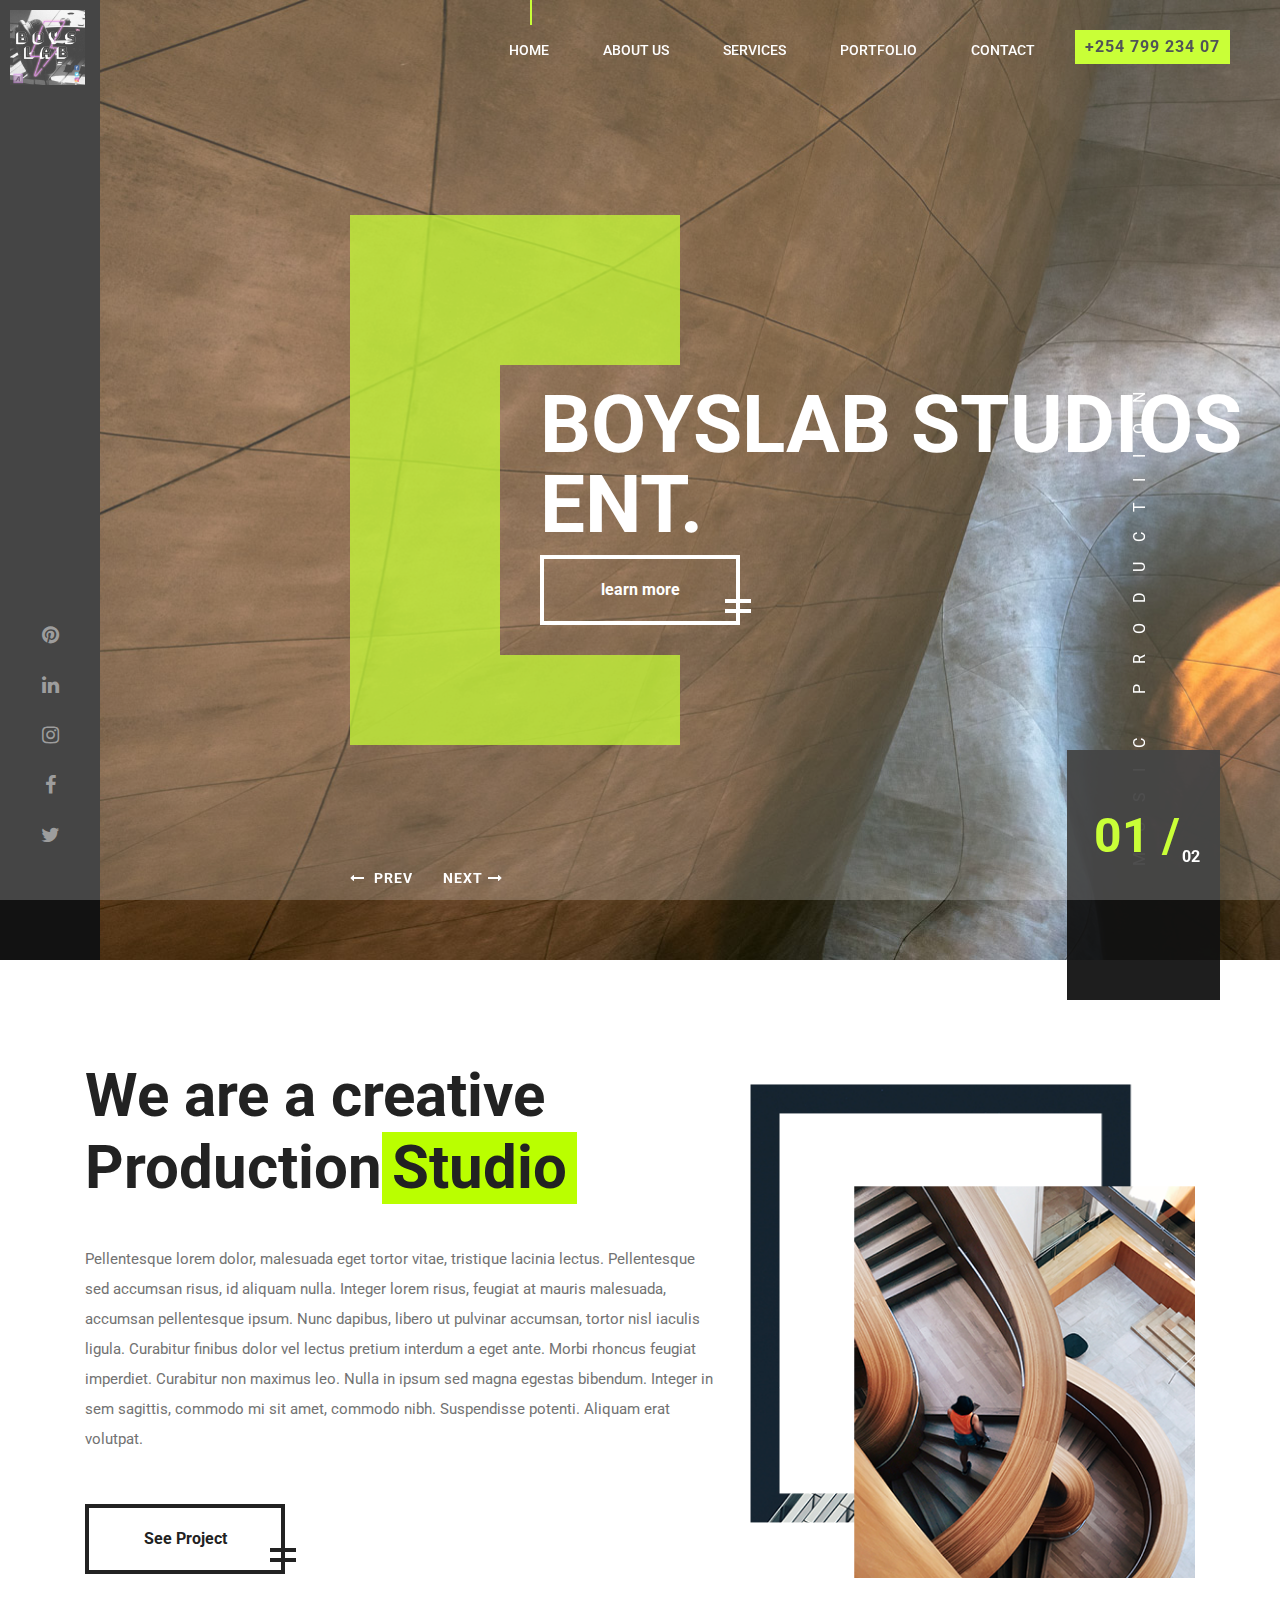
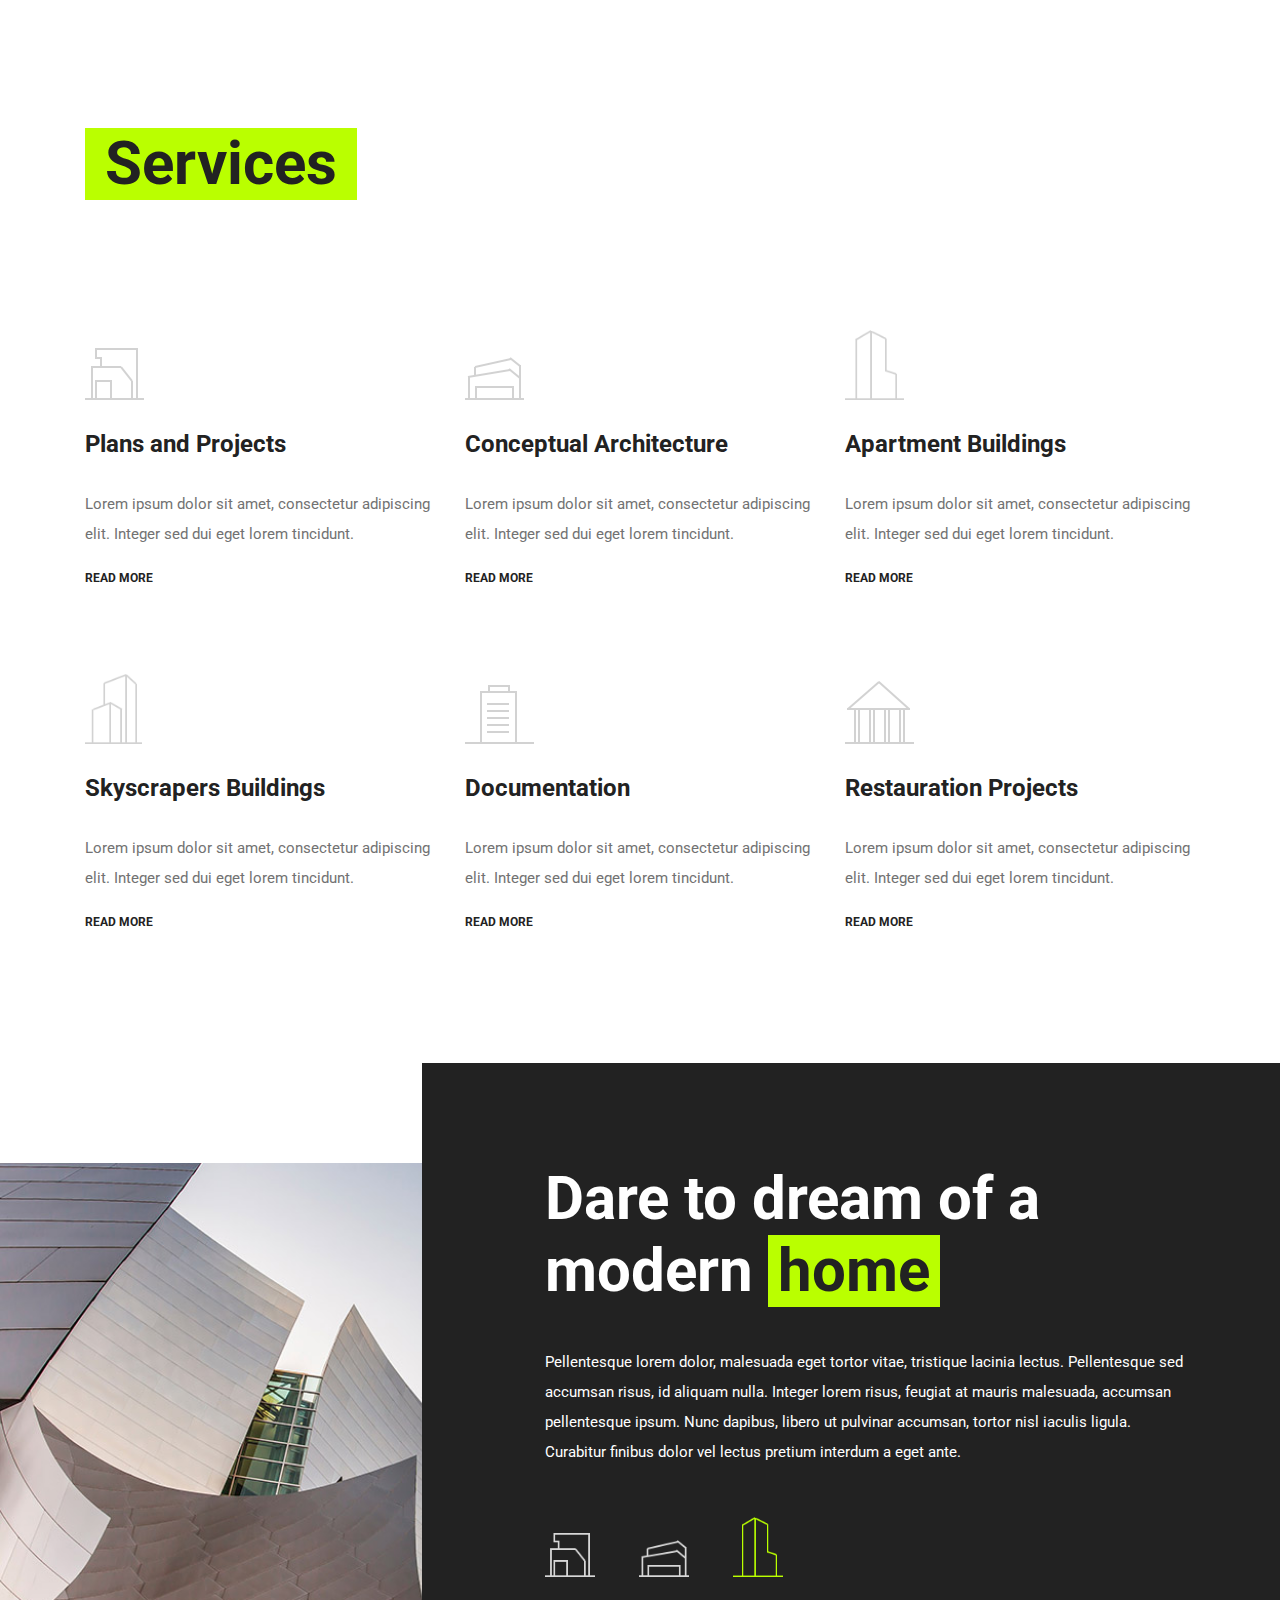
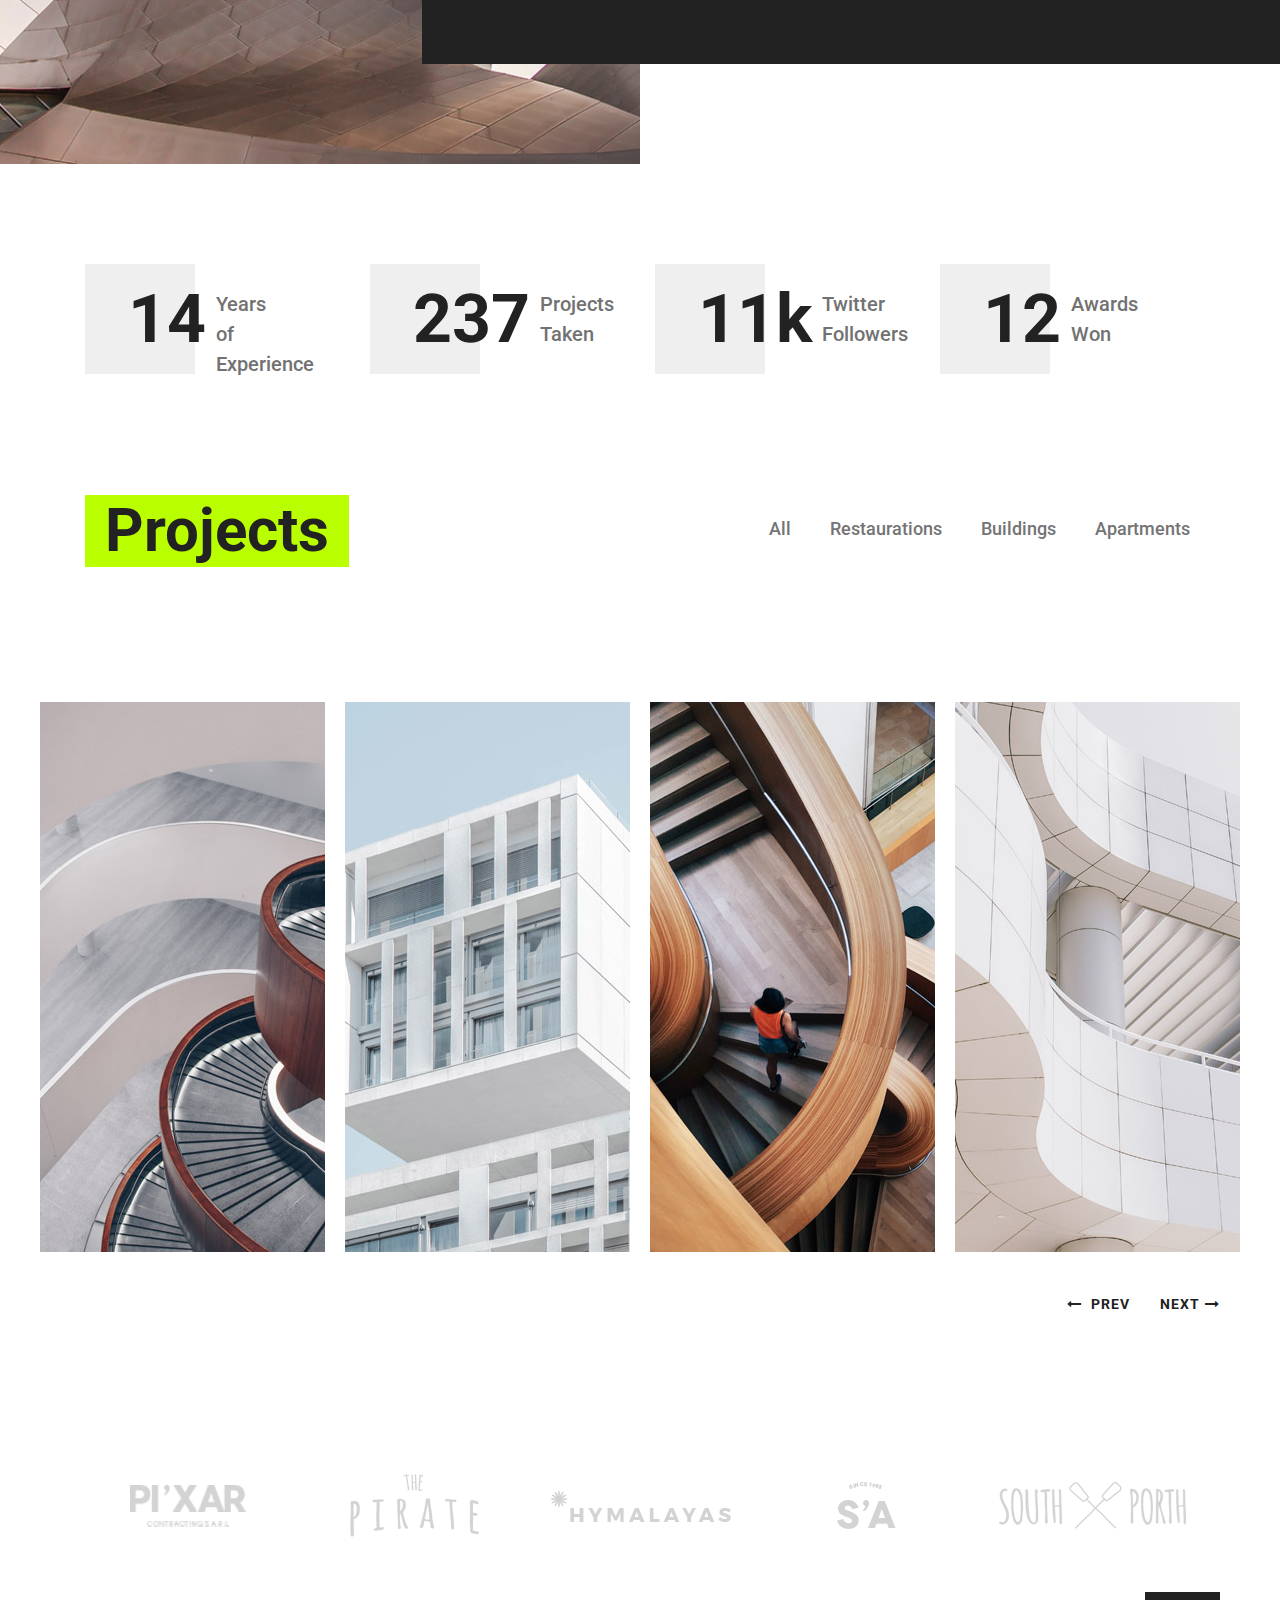
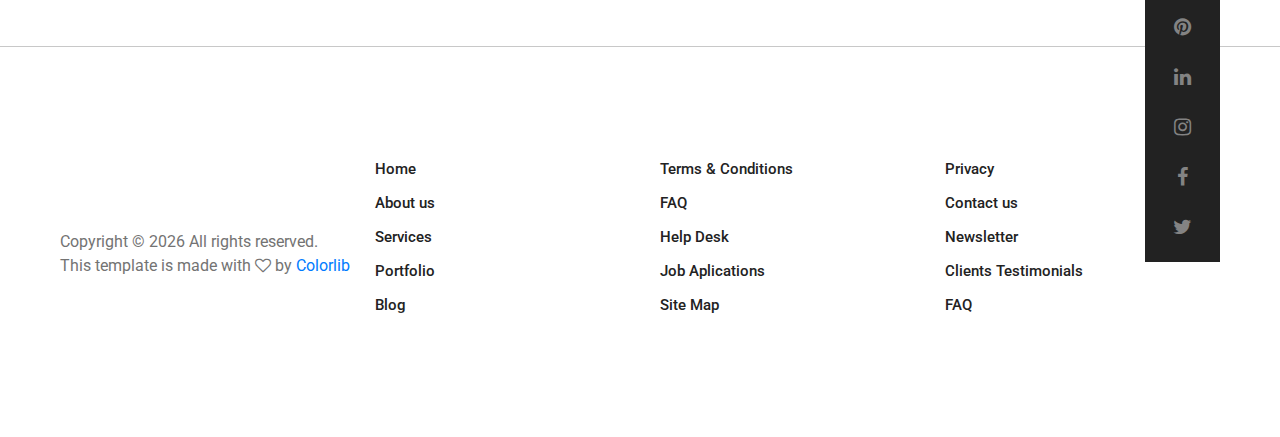
==== index.html @ 2bbc0338 "add change" ====
<!DOCTYPE html>
<html lang="en">
<head>
	<title>BOYSLAB - ENT</title>
	<meta charset="UTF-8">
	<meta name="description" content="Arcade - Architecture Template">
	<meta name="keywords" content="arcade, architecture, onepage, creative, html">
	<meta name="viewport" content="width=device-width, initial-scale=1.0">
	<!-- Favicon -->
	<link href="img/favicon.ico" rel="shortcut icon"/>

	<!-- Google Fonts -->
	<link href="https://fonts.googleapis.com/css?family=Roboto:300,400,500,700" rel="stylesheet">

	<!-- Stylesheets -->
	<link rel="stylesheet" href="css/bootstrap.min.css"/>
	<link rel="stylesheet" href="css/font-awesome.min.css"/>
	<link rel="stylesheet" href="css/animate.css"/>
	<link rel="stylesheet" href="css/owl.carousel.css"/>
	<link rel="stylesheet" href="css/style.css"/>


	<!--[if lt IE 9]>
	  <script src="https://oss.maxcdn.com/html5shiv/3.7.2/html5shiv.min.js"></script>
	  <script src="https://oss.maxcdn.com/respond/1.4.2/respond.min.js"></script>
	<![endif]-->

</head>
<body>
	<!-- Page Preloder -->
	<div id="preloder">
		<div class="loader"></div>
	</div>

	<!-- Header section start -->
	<header class="header-area">
		<a href="home.html" class="logo-area">
			<img src="img/logo.png" alt="" style="height:75px;">
		</a>
		<div class="nav-switch">
			<i class="fa fa-bars"></i>
		</div>
		<div class="phone-number">+254 799 234 07</div>
		<nav class="nav-menu">
			<ul>
				<li class="active"><a href="home.html">Home</a></li>
				<li><a href="about.html">About us</a></li>
				<li><a href="service.html">Services</a></li>
				<li><a href="portfolio.html">Portfolio</a></li>
				<li><a href="contact.html">Contact</a></li>
			</ul>
		</nav>
	</header>
	<!-- Header section end -->


	<!-- Hero section start -->
	<section class="hero-section">
		<!-- left social link ber -->
		<div class="left-bar">
			<div class="left-bar-content">
				<div class="social-links">
					<a href="#"><i class="fa fa-pinterest"></i></a>
					<a href="#"><i class="fa fa-linkedin"></i></a>
					<a href="#"><i class="fa fa-instagram"></i></a>
					<a href="#"><i class="fa fa-facebook"></i></a>
					<a href="#"><i class="fa fa-twitter"></i></a>
				</div>
			</div>
		</div>
		<!-- hero slider area -->
		<div class="hero-slider">
			<div class="hero-slide-item set-bg" data-setbg="img/bg.jpg">
				<div class="slide-inner">
					<div class="slide-content">
					<h2>BOYSLAB STUDIOS ENT.</h2>
					<a href="#" class="site-btn sb-light">learn more</a>
					</div>
				</div>
			</div>
			<div class="hero-slide-item set-bg" data-setbg="img/bg.jpg">
				<div class="slide-inner">
					<div class="slide-content">
					<h2>The only<br>HOUSE Studio<br>in +254</h2>
					<a href="#" class="site-btn sb-light">See Project</a>
					</div>
				</div>
			</div>
		</div>
		<div class="slide-num-holder" id="snh-1"></div>
		<div class="hero-right-text">MUSIC PRODUCTIION</div>
	</section>
	<!-- Hero section end -->


	<!-- Intro section start -->
	<section class="intro-section pt100 pb50">
		<div class="container">
			<div class="row">
				<div class="col-lg-7 intro-text mb-5 mb-lg-0">
					<h2 class="sp-title">We are a creative Production<span>Studio</span></h2>
					<p>Pellentesque lorem dolor, malesuada eget tortor vitae, tristique lacinia lectus. Pellentesque sed accumsan risus, id aliquam nulla. Integer lorem risus, feugiat at mauris malesuada, accumsan pellentesque ipsum. Nunc dapibus, libero ut pulvinar accumsan, tortor nisl iaculis ligula. Curabitur finibus dolor vel lectus pretium interdum a eget ante. Morbi rhoncus feugiat imperdiet. Curabitur non maximus leo. Nulla in ipsum sed magna egestas bibendum. Integer in sem sagittis, commodo mi sit amet, commodo nibh. Suspendisse potenti. Aliquam erat volutpat. </p>
					<a href="#" class="site-btn sb-dark">See Project</a>
				</div>
				<div class="col-lg-5 pt-4">
					<img src="img/intro.png" alt="">
				</div>
			</div>
		</div>
	</section>
	<!-- Intro section end -->


	<!-- Service section start -->
	<section class="service-section spad">
		<div class="container">
			<div class="section-title">
				<h2>Services</h2>
			</div>
			<div class="row">
				<div class="col-lg-4 col-md-6">
					<div class="service-box">
						<div class="sb-icon">
							<div class="sb-img-icon">
								<img src="img/icon/dark/1.png" alt="">
							</div>
						</div>
						<h3>Plans and Projects</h3>
						<p>Lorem ipsum dolor sit amet, consectetur adipiscing elit. Integer sed dui eget lorem tincidunt.</p>
						<a href="#" class="readmore">READ MORE</a>
					</div>
				</div>
				<div class="col-lg-4 col-md-6">
					<div class="service-box">
						<div class="sb-icon">
							<div class="sb-img-icon">
								<img src="img/icon/dark/2.png" alt="">
							</div>
						</div>
						<h3>Conceptual Architecture</h3>
						<p>Lorem ipsum dolor sit amet, consectetur adipiscing elit. Integer sed dui eget lorem tincidunt.</p>
						<a href="#" class="readmore">READ MORE</a>
					</div>
				</div>
				<div class="col-lg-4 col-md-6">
					<div class="service-box">
						<div class="sb-icon">
							<div class="sb-img-icon">
								<img src="img/icon/dark/3.png" alt="">
							</div>
						</div>
						<h3>Apartment Buildings</h3>
						<p>Lorem ipsum dolor sit amet, consectetur adipiscing elit. Integer sed dui eget lorem tincidunt.</p>
						<a href="#" class="readmore">READ MORE</a>
					</div>
				</div>
				<div class="col-lg-4 col-md-6">
					<div class="service-box">
						<div class="sb-icon">
							<div class="sb-img-icon">
								<img src="img/icon/dark/4.png" alt="">
							</div>
						</div>
						<h3>Skyscrapers Buildings</h3>
						<p>Lorem ipsum dolor sit amet, consectetur adipiscing elit. Integer sed dui eget lorem tincidunt.</p>
						<a href="#" class="readmore">READ MORE</a>
					</div>
				</div>
				<div class="col-lg-4 col-md-6">
					<div class="service-box">
						<div class="sb-icon">
							<div class="sb-img-icon">
								<img src="img/icon/dark/5.png" alt="">
							</div>
						</div>
						<h3>Documentation</h3>
						<p>Lorem ipsum dolor sit amet, consectetur adipiscing elit. Integer sed dui eget lorem tincidunt.</p>
						<a href="#" class="readmore">READ MORE</a>
					</div>
				</div>
				<div class="col-lg-4 col-md-6">
					<div class="service-box">
						<div class="sb-icon">
							<div class="sb-img-icon">
								<img src="img/icon/dark/6.png" alt="">
							</div>
						</div>
						<h3>Restauration Projects</h3>
						<p>Lorem ipsum dolor sit amet, consectetur adipiscing elit. Integer sed dui eget lorem tincidunt.</p>
						<a href="#" class="readmore">READ MORE</a>
					</div>
				</div>
			</div>
		</div>
	</section>
	<!-- Service section end -->



	<!-- CTA section start -->
	<section class="cta-section pt100 pb50">
		<div class="cta-image-box"></div>
		<div class="container">
			<div class="row">
				<div class="col-lg-7 pl-lg-0 offset-lg-5 cta-content">
					<h2 class="sp-title">Dare to dream of a modern <span>home</span></h2>
					<p>Pellentesque lorem dolor, malesuada eget tortor vitae, tristique lacinia lectus. Pellentesque sed accumsan risus, id aliquam nulla. Integer lorem risus, feugiat at mauris malesuada, accumsan pellentesque ipsum. Nunc dapibus, libero ut pulvinar accumsan, tortor nisl iaculis ligula. Curabitur finibus dolor vel lectus pretium interdum a eget ante. </p>
					<div class="cta-icons">
						<div class="cta-img-icon">
							<img src="img/icon/light/1.png" alt="">
						</div>
						<div class="cta-img-icon">
							<img src="img/icon/light/2.png" alt="">
						</div>
						<div class="cta-img-icon">
							<img src="img/icon/color/3.png" alt="">
						</div>
					</div>
				</div>
			</div>
		</div>
	</section>
	<!-- CTA section end -->


	<!-- Milestones section Start -->
	<section class="milestones-section spad">
		<div class="container">
			<div class="row">
				<div class="col-lg-3 col-md-6">
					<div class="milestone">
						<h2>14</h2>
						<p>Years <br>of <br>Experience</p>
					</div>
				</div>
				<div class="col-lg-3 col-md-6">
					<div class="milestone">
						<h2>237</h2>
						<p>Projects <br>Taken</p>
					</div>
				</div>
				<div class="col-lg-3 col-md-6">
					<div class="milestone">
						<h2>11k</h2>
						<p>Twitter <br>Followers</p>
					</div>
				</div>
				<div class="col-lg-3 col-md-6">
					<div class="milestone">
						<h2>12</h2>
						<p>Awards <br>Won</p>
					</div>
				</div>
			</div>
		</div>
	</section>
	<!-- Milestones section end -->


	<!-- Projects section start -->
	<div class="projects-section pb50">
		<div class="container">
			<div class="row">
				<div class="col-lg-3">
					<div class="section-title">
						<h1>Projects</h1>
					</div>
				</div>
				<div class="col-lg-9">
					<ul class="projects-filter-nav">
						<li class="btn-filter" data-filter="*">All</li>
						<li class="btn-filter" data-filter=".rest">Restaurations</li>
						<li class="btn-filter" data-filter=".build">Buildings</li>
						<li class="btn-filter" data-filter=".apart">Apartments</li>
					</ul>
				</div>
			</div>
		</div>
		<div id="projects-carousel" class="projects-slider">
			<div class="single-project set-bg rest" data-setbg="img/projects/1.jpg">
				<div class="project-content">
					<h2>Biggest <br> Restaurations</h2>
					<p>Jan 19, 2018</p>
					<a href="#" class="seemore">See Project </a>
				</div>
			</div>
			<div class="single-project set-bg build" data-setbg="img/projects/2.jpg">
				<div class="project-content">
					<h2>Office <br> Building</h2>
					<p>Jan 19, 2018</p>
					<a href="#" class="seemore">See Project </a>
				</div>
			</div>
			<div class="single-project set-bg apart" data-setbg="img/projects/3.jpg">
				<div class="project-content">
					<h2>Nice <br> Apartments</h2>
					<p>Jan 19, 2018</p>
					<a href="#" class="seemore">See Project </a>
				</div>
			</div>
			<div class="single-project set-bg rest" data-setbg="img/projects/4.jpg">
				<div class="project-content">
					<h2>Biggest <br> Restaurations</h2>
					<p>Jan 19, 2018</p>
					<a href="#" class="seemore">See Project </a>
				</div>
			</div>
			<div class="single-project set-bg apart" data-setbg="img/projects/2.jpg">
				<div class="project-content">
					<h2>Office <br> Building</h2>
					<p>Jan 19, 2018</p>
					<a href="#" class="seemore">See Project </a>
				</div>
			</div>
		</div>
	</div>
	<!-- Projects section end -->


	<!-- Clients section start -->
	<div class="client-section spad">
		<div class="container">
			<div id="client-carousel" class="client-slider">
				<div class="single-brand">
					<a href="#">
						<img src="img/clients/1.png" alt="">
					</a>
				</div>
				<div class="single-brand">
					<a href="#">
						<img src="img/clients/2.png" alt="">
					</a>
				</div>
				<div class="single-brand">
					<a href="#">
						<img src="img/clients/3.png" alt="">
					</a>
				</div>
				<div class="single-brand">
					<a href="#">
						<img src="img/clients/4.png" alt="">
					</a>
				</div>
				<div class="single-brand">
					<a href="#">
						<img src="img/clients/5.png" alt="">
					</a>
				</div>
			</div>
		</div>
	</div>
	<!-- Clients section end -->


	<!-- Footer section start -->
	<footer class="footer-section">
		<div class="footer-social">
			<div class="social-links">
				<a href="#"><i class="fa fa-pinterest"></i></a>
				<a href="#"><i class="fa fa-linkedin"></i></a>
				<a href="#"><i class="fa fa-instagram"></i></a>
				<a href="#"><i class="fa fa-facebook"></i></a>
				<a href="#"><i class="fa fa-twitter"></i></a>
			</div>
		</div>
		<div class="container">
			<div class="row">
				<div class="col-lg-9 offset-lg-3">
					<div class="row">
						<div class="col-md-4">
							<div class="footer-item">
								<ul>
									<li><a href="#">Home</a></li>
									<li><a href="#">About us</a></li>
									<li><a href="#">Services</a></li>
									<li><a href="#">Portfolio</a></li>
									<li><a href="#">Blog</a></li>
								</ul>
							</div>
						</div>
						<div class="col-md-4">
							<div class="footer-item">
								<ul>
									<li><a href="#">Terms & Conditions</a></li>
									<li><a href="#">FAQ</a></li>
									<li><a href="#">Help Desk</a></li>
									<li><a href="#">Job Aplications</a></li>
									<li><a href="#">Site Map</a></li>
								</ul>
							</div>
						</div>
						<div class="col-md-4">
							<div class="footer-item">
								<ul>
									<li><a href="#">Privacy</a></li>
									<li><a href="#">Contact us</a></li>
									<li><a href="#">Newsletter</a></li>
									<li><a href="#">Clients Testimonials</a></li>
									<li><a href="#">FAQ</a></li>
								</ul>
							</div>
						</div>
					</div>
				</div>
			</div>
		</div>

		<!-- Link back to Colorlib can't be removed. Template is licensed under CC BY 3.0. -->
     <div class="copyright">Copyright &copy; <script>document.write(new Date().getFullYear());</script> All rights reserved.  <br>This template is made with <i class="fa fa-heart-o" aria-hidden="true"></i> by <a href="https://colorlib.com" target="_blank">Colorlib</a></div>
    <!-- Link back to Colorlib can't be removed. Template is licensed under CC BY 3.0. -->

	</footer>
	<!-- Footer section end -->




	<!--====== Javascripts & Jquery ======-->
	<script src="js/jquery-2.1.4.min.js"></script>
	<script src="js/bootstrap.min.js"></script>
	<script src="js/isotope.pkgd.min.js"></script>
	<script src="js/owl.carousel.min.js"></script>
	<script src="js/jquery.owl-filter.js"></script>
	<script src="js/magnific-popup.min.js"></script>
	<script src="js/circle-progress.min.js"></script>
	<script src="js/main.js"></script>
</body>
</html>
---- css/style.css ----
/* =================================
------------------------------------
  Arcade - Architecture
  Version: 1.0
 ------------------------------------
 ====================================*/





/*----------------------------------------*/
/* Template default CSS
/*----------------------------------------*/
html,
body {
	height: 100%;
	font-family: 'Roboto', sans-serif;
}

h1,
h2,
h3,
h4,
h5,
h6 {
	color: #222222;
	margin: 0;
	margin-bottom: 10px;
	font-weight: 700;
}

h1 {
	font-size: 60px;
	margin-bottom: 40px;
}

h1 span {
	background: #baff00;
	padding: 0 10px;
	color: #222222;
	display: inline-block;
}

h2 {
	font-size: 36px;
}

h3 {
	font-size: 24px;
	margin-bottom: 30px;
}

h4 {
	font-size: 15px;
}

p {
	font-size: 15px;
	color: #727272;
	line-height: 2;
}

img {
	max-width: 100%;
}

input:focus,
select:focus,
button:focus,
textarea:focus {
	outline: none;
}

a:hover,
a:focus {
	text-decoration: none;
	outline: none;
}

ul,
ol {
	padding: 0;
	margin: 0;
}

/*------------------------
  Helper css
--------------------------*/
.sp-title {
	font-size: 60px;
	margin-bottom: 40px;
}

.sp-title span {
	background: #baff00;
	padding: 0 10px;
	color: #222222;
	display: inline-block;
}

.pt100 {
	padding-top: 100px;
}

.pb100 {
	padding-bottom: 100px;
}

.pt50 {
	padding-top: 50px;
}

.pb50 {
	padding-bottom: 50px;
}

.mb100 {
	margin-bottom: 100px;
}

.spad {
	padding: 100px 0;
}

.section-title {
	margin-bottom: 75px;
}

.section-title h1,
.section-title h2 {
	display: inline-block;
	background: #baff00;
	padding: 0 20px;
	margin-bottom: 0;
	font-size: 60px;
}

.set-bg {
	background-size: cover;
	background-repeat: no-repeat;
}

/*------------------------
  Common element css
--------------------------*/
/*=== Preloder ===*/
#preloder {
	position: fixed;
	width: 100%;
	height: 100%;
	top: 0;
	left: 0;
	z-index: 999999;
	background: #fff;
}

.loader {
	width: 30px;
	height: 30px;
	border: 3px solid #000;
	position: absolute;
	top: 50%;
	left: 50%;
	margin-top: -13px;
	margin-left: -13px;
	border-radius: 60px;
	border-left-color: transparent;
	animation: loader 0.8s linear infinite;
	-webkit-animation: loader 0.8s linear infinite;
	}

@keyframes loader {
	0% {
		transform: rotate(0deg);
	}
	50% {
		transform: rotate(180deg);
	}
	100% {
		transform: rotate(360deg);
	}
}

@-webkit-keyframes loader {
	0% {
		-webkit-transform: rotate(0deg);
	}
	50% {
		-webkit-transform: rotate(180deg);
	}
	100% {
		-webkit-transform: rotate(360deg);
	}
}
.site-btn {
	display: inline-block;
	font-weight: 700;
	border: 4px solid;
	min-width: 200px;
	text-align: center;
	padding: 19px 0;
	position: relative;
	background-color: transparent;
	margin-right: 15px;
	z-index: 1;
}

.site-btn:after,
.site-btn:before {
	position: absolute;
	content: "";
	width: 26px;
	height: 4px;
	right: -15px;
}

.site-btn:after {
	bottom: 8px;
}

.site-btn:before {
	bottom: 18px;
}

.site-btn.sb-light {
	color: #fff;
}

.site-btn.sb-light:after,
.site-btn.sb-light:before {
	background: #fff;
}

.site-btn.sb-dark {
	color: #222222;
}

.site-btn.sb-dark:after,
.site-btn.sb-dark:before {
	background: #222222;
}

.site-btn.sb-solid-color {
	background: #baff00;
	border-color: #baff00;
}

.site-btn.sb-solid-color:after,
.site-btn.sb-solid-color:before {
	background: #222222;
}

.site-btn.sb-solid-dark {
	background: #222;
	border-color: #222;
	color: #baff00;
}

.site-btn.sb-solid-dark:after,
.site-btn.sb-solid-dark:before {
	background: #baff00;
}

.element {
	margin-bottom: 100px;
}

/*===  Accordion ===*/
.accordion-area .panel {
	margin-bottom: 15px;
}

.accordion-area .panel-header {
	background: #f0f0f0;
	display: block;
	padding: 12px 50px;
	font-size: 14px;
	font-weight: 700;
	position: relative;
	-webkit-transition: all 0.4s ease-out 0s;
	-o-transition: all 0.4s ease-out 0s;
	transition: all 0.4s ease-out 0s;
}

.accordion-area .panel-header.active {
	background: #baff00;
}

.accordion-area .panel-header.active .panel-link:after {
	content: "-";
}

.accordion-area .panel-header.active .panel-link.collapsed:after {
	content: "+";
}

.accordion-area .panel-link {
	position: absolute;
	right: 0;
	top: 0;
	height: 100%;
	width: 50px;
	background: #baff00;
	border: none;
	cursor: pointer;
}

.accordion-area .panel-body p {
	font-size: 14px;
	margin-bottom: 0;
	padding-top: 25px;
}

.accordion-area .panel-body {
	padding: 0 5px;
}

.accordion-area .panel-link:after {
	content: "+";
	position: absolute;
	left: 50%;
	font-size: 16px;
	font-weight: 700;
	top: 50%;
	line-height: 16px;
	margin-top: -8px;
	margin-left: -4px;
}

/*===  Tab  ===*/
.tab-element .nav-tabs {
	border-bottom: none;
	margin-bottom: 35px;
}

.tab-element .nav-tabs .nav-link {
	border: none;
	background: #f0f0f0;
	border-radius: 0;
	margin-right: 5px;
	font-size: 14px;
	font-weight: 500;
	color: #222;
	padding: 15px 30px;
}

.tab-element .nav-tabs .nav-link.active {
	background: #baff00;
}

.tab-element .nav-tabs .nav-link.active,
.tab-element .nav-tabs .nav-link:hover {
	border: none;
}

.tab-element .tab-pane h4 {
	font-size: 18px;
	margin: 25px 0 20px;
}

.tab-element .tab-pane p {
	font-size: 14px;
}

/*===  Loader ===*/
.circle-progress {
	text-align: center;
	padding-top: 30px;
	display: inline-block;
}

.circle-progress .prog-circle {
	position: relative;
	margin-bottom: -155px;
}

.circle-progress .prog-circle:after {
	position: absolute;
	content: "";
	width: 177px;
	height: 177px;
	left: 9px;
	top: 9px;
	border-radius: 50%;
	border: 2px solid #fff;
	z-index: 1;
}

.circle-progress canvas {
	-webkit-transform: rotate(90deg);
	-ms-transform: rotate(90deg);
	transform: rotate(90deg);
}

.circle-progress .progress-info {
	width: 100%;
	border-radius: 150px;
	margin: 0 auto;
	padding-top: 22px;
}

.circle-progress .progress-info h2 {
	font-size: 48px;
}

.circle-progress .prog-title {
	text-align: center;
	margin-top: 100px;
}

.circle-progress .prog-title h3 {
	font-size: 18px;
	color: #727272;
}

.img-popup-warp .mfp-content {
	opacity: 0;
	-webkit-transform: scale(0.8);
	    -ms-transform: scale(0.8);
	        transform: scale(0.8);
	-webkit-transition: all 0.4s;
	-o-transition: all 0.4s;
	transition: all 0.4s;
}

.img-popup-warp.mfp-ready .mfp-content {
	opacity: 1;
	-webkit-transform: scale(1);
	    -ms-transform: scale(1);
	        transform: scale(1);
}

/*----------------------------------------*/
/*  Header CSS
/*----------------------------------------*/
.header-area {
	position: absolute;
	width: 100%;
	top: 0;
	z-index: 50;
}

.logo-area {
	float: left;
	display: inline-block;
	position: fixed;
	background: #121212;
	padding: 10px 10px 10px;
	background-attachment: fixed;
}

.phone-number {
	float: right;
	display: inline-block;
	padding: 5px 10px;
	background: #baff00;
	font-weight: 700;
	letter-spacing: 1px;
	margin-top: 30px;
	margin-right: 50px;
}

.nav-switch {
	display: none;
}

.nav-menu {
	display: inline-block;
	float: right;
}

.nav-menu ul {
	list-style: none;
}

.nav-menu ul li {
	display: inline;
}

.nav-menu ul li a {
	display: inline-block;
	padding: 40px 10px 5px;
	text-transform: uppercase;
	margin-right: 30px;
	font-size: 14px;
	color: #fff;
	font-weight: 500;
	position: relative;
}

.nav-menu ul li a:after {
	position: absolute;
	content: "";
	width: 2px;
	height: 0;
	left: 50%;
	margin-left: 1px;
	top: 0;
	background: #baff00;
	-webkit-transition: all 0.4s;
	-o-transition: all 0.4s;
	transition: all 0.4s;
}

.nav-menu ul li a:hover:after {
	height: 25px;
}

.nav-menu ul li.active>a:after {
	height: 25px;
}

/*---------------------------------------*/
/*  Hero Section CSS
/*----------------------------------------*/
.hero-section {
	height: 960px;
	background: #ededed;
	position: relative;
}

.left-bar {
	position: absolute;
	width: 100px;
	height: 100%;
	background: #121212;
	z-index: 20;
}

.left-bar .left-bar-content {
	position: absolute;
	width: 100%;
	bottom: 0;
	text-align: center;
	margin-bottom: 90px;
}

.social-links a {
	display: block;
	color: #838383;
	margin-bottom: 20px;
	font-size: 20px;
	-webkit-transition: all 0.4s;
	-o-transition: all 0.4s;
	transition: all 0.4s;
}

.social-links a:hover {
	color: #baff00;
}

.hero-right-text {
	position: absolute;
	right: 140px;
	-webkit-transform: rotate(-90deg);
	    -ms-transform: rotate(-90deg);
	        transform: rotate(-90deg);
	-webkit-transform-origin: right center;
	    -ms-transform-origin: right center;
	        transform-origin: right center;
	bottom: 60%;
	z-index: 30;
	color: #fff;
	text-transform: uppercase;
	letter-spacing: 20px;
}

.hero-slider .hero-slide-item {
	width: 100%;
	height: 960px;
	display: table;
}

.hero-slider .hero-slide-item .slide-inner {
	display: table-cell;
	vertical-align: middle;
	position: relative;
}

.hero-slider .owl-nav {
	position: absolute;
	display: inline-block;
	left: 350px;
	bottom: 70px;
}

.hero-slider .owl-nav .owl-prev,
.hero-slider .owl-nav .owl-next {
	display: inline-block;
	margin-right: 30px;
	font-size: 14px;
	font-weight: 700;
	color: #fff;
	letter-spacing: 1px;
	-webkit-transition: all 0.4s;
	-o-transition: all 0.4s;
	transition: all 0.4s;
}

.hero-slider .owl-nav .owl-prev:hover,
.hero-slider .owl-nav .owl-next:hover {
	color: #baff00;
}

.hero-slider .owl-nav .owl-prev i {
	margin-right: 5px;
}

.hero-slider .owl-nav .owl-next {
	margin-right: 0px;
}

.hero-slider .owl-nav .owl-next i {
	margin-left: 5px;
}

.slide-num-holder {
	width: 153px;
	height: 250px;
	position: absolute;
	right: 60px;
	background: rgba(18, 18, 18, 0.95);
	bottom: -40px;
	z-index: 111;
	text-align: right;
	padding-right: 20px;
	padding-top: 60px;
	color: #fff;
	font-weight: 700;
}

.slide-num-holder span {
	font-size: 48px;
	color: #baff00;
	position: relative;
	top: -10px;
	right: -10px;
}

.slide-content {
	margin-left: 350px;
	margin-bottom: 50px;
	padding-left: 190px;
	padding-top: 170px;
	padding-bottom: 70px;
	position: relative;
	opacity: 0;
	-webkit-transition: all 0.6s;
	-o-transition: all 0.6s;
	transition: all 0.6s;
}

.slide-content:after {
	position: absolute;
	content: "";
	height: calc(100% + 50px);
	width: 330px;
	border-top: 150px solid #baff00;
	border-left: 150px solid #baff00;
	border-bottom: 90px solid #baff00;
	top: 0;
	left: 0;
	opacity: 0.73;
}

.slide-content h2 {
	color: #fff;
	font-size: 80px;
	line-height: 80px;
}

.owl-item.active .slide-content {
	opacity: 1;
}

/*----------------------------------------*/
/*  Intro Section CSS
/*----------------------------------------*/
.intro-text p {
	margin-bottom: 50px;
}

/*----------------------------------------*/
/*  Service Section CSS
/*----------------------------------------*/
.service-box {
	margin-bottom: 30px;
}

.service-box .sb-icon {
	margin-bottom: 30px;
	width: 100px;
	height: 125px;
	text-align: center;
	position: relative;
	overflow: hidden;
	background-color: transparent;
	-webkit-transition: all 0.4s;
	-o-transition: all 0.4s;
	transition: all 0.4s;
}

.service-box .sb-icon .sb-img-icon {
	position: absolute;
	left: 0;
	bottom: 0;
	-webkit-transition: all 0.3s;
	-o-transition: all 0.3s;
	transition: all 0.3s;
}

.service-box .sb-icon .sb-img-icon img {
	opacity: 0.2;
	max-height: 70px;
	-webkit-transition: all 0.3s;
	-o-transition: all 0.3s;
	transition: all 0.3s;
}

.service-box .sb-icon::after {
	content: "";
	position: absolute;
	width: 100%;
	height: 100%;
	background: #fff;
	left: 25px;
	top: -80px;
	-webkit-transform: rotate(-65deg);
	    -ms-transform: rotate(-65deg);
	        transform: rotate(-65deg);
}

.service-box .readmore {
	font-size: 12px;
	font-weight: 700;
	color: #222222;
	display: inline-block;
	padding: 2px 0;
	background-color: transparent;
	-webkit-transition: all 0.4s;
	-o-transition: all 0.4s;
	transition: all 0.4s;
}

.service-box:hover .sb-icon {
	background-color: #baff00;
}

.service-box:hover .sb-icon .sb-img-icon {
	left: 15px;
	margin-bottom: 5px;
}

.service-box:hover .sb-icon .sb-img-icon img {
	opacity: 1;
}

.service-box:hover .readmore {
	background-color: #baff00;
	padding: 2px 10px;
}

/*----------------------------------------*/
/*  CTA Section CSS
/*----------------------------------------*/
.cta-section {
	position: relative;
	margin-bottom: 100px;
}

.cta-section:after {
	content: "";
	position: absolute;
	width: 67%;
	height: 100%;
	right: 0;
	top: 0;
	background: #222222;
	z-index: 2;
}

.cta-section .cta-image-box {
	position: absolute;
	width: 50%;
	height: 100%;
	left: 0;
	background-image: url("../img/cta-img.jpg");
	background-repeat: no-repeat;
	background-size: cover;
}

.cta-section .container {
	position: relative;
	z-index: 9;
}

.cta-section .cta-content h2 {
	color: #fff;
}

.cta-section .cta-content p {
	color: #fff;
	margin-bottom: 30px;
}

.cta-section .cta-content .cta-img-icon {
	display: inline-block;
	height: 80px;
	position: relative;
	width: 50px;
	margin-right: 40px;
	margin-bottom: 30px;
}

.cta-section .cta-content .cta-img-icon:last-child {
	margin-right: 0;
}

.cta-section .cta-content .cta-img-icon img {
	position: absolute;
	left: 0;
	bottom: 0;
	max-height: 100%;
}

/*----------------------------------------*/
/*  Milestones Section CSS
/*----------------------------------------*/
.milestone {
	min-height: 110px;
	padding-left: 43px;
	padding-top: 15px;
	position: relative;
}

.milestone h2 {
	margin-bottom: 0;
	font-size: 68px;
	display: inline-block;
	float: left;
	position: relative;
	z-index: 1;
}

.milestone p {
	float: left;
	font-size: 20px;
	margin-top: 10px;
	margin-left: 10px;
	line-height: 1.5;
	position: relative;
	z-index: 1;
	font-weight: 500;
}

.milestone:after {
	position: absolute;
	content: "";
	width: 110px;
	height: 110px;
	left: 0;
	top: 0;
	background: #efefef;
	-webkit-transition: all 0.3s;
	-o-transition: all 0.3s;
	transition: all 0.3s;
}

.milestone:hover:after {
	background: #baff00;
}

/*----------------------------------------*/
/*  Projects Section CSS
/*----------------------------------------*/
.projects-filter-nav {
	list-style: none;
	text-align: right;
	margin-top: 20px;
}

.projects-filter-nav li {
	display: inline-block;
	margin-left: 25px;
	color: #747474;
	font-size: 18px;
	font-weight: 500;
	padding: 0 5px;
	cursor: pointer;
	-webkit-transition: .4s;
	-o-transition: .4s;
	transition: .4s;
}

.projects-filter-nav li.btn-active {
	background: #baff00;
	color: #222222;
}

.projects-slider {
	padding: 0 40px;
	margin-top: 60px;
}

.projects-slider .single-project {
	height: 550px;
	width: 100%;
	background: #333;
	-o-transition: .8s;
	transition: .8s;
	-webkit-transition: .8s;
	-ms-transform: translateX(0);
	    transform: translateX(0);
	-webkit-transform: translateX(0);
	opacity: 1;
}

.projects-slider .single-project .project-content {
	padding: 50px;
	height: 100%;
	background: rgba(13, 13, 13, 0.5);
	-webkit-transition: all 0.4s ease 0s;
	-o-transition: all 0.4s ease 0s;
	transition: all 0.4s ease 0s;
	opacity: 0;
}

.projects-slider .single-project .project-content h2 {
	color: #fff;
	font-weight: 500;
	position: relative;
	top: 20px;
	-webkit-transition: all 0.6s ease 0s;
	-o-transition: all 0.6s ease 0s;
	transition: all 0.6s ease 0s;
}

.projects-slider .single-project .project-content p {
	color: #baff00;
	font-weight: 500;
	position: relative;
	top: 40px;
	-webkit-transition: all 0.4s ease 0s;
	-o-transition: all 0.4s ease 0s;
	transition: all 0.4s ease 0s;
}

.projects-slider .single-project .seemore {
	position: absolute;
	right: 50px;
	bottom: 30px;
	background: #baff00;
	font-size: 14px;
	font-weight: 700;
	color: #222;
	display: inline-block;
	padding: 2px 8px;
	-webkit-transition: all 0.4s ease 0s;
	-o-transition: all 0.4s ease 0s;
	transition: all 0.4s ease 0s;
}

.projects-slider .single-project:hover .project-content {
	opacity: 1;
}

.projects-slider .single-project:hover .project-content h2,
.projects-slider .single-project:hover .project-content p {
	top: 0;
}

.projects-slider .single-project:hover .seemore {
	bottom: 50px;
}

.projects-slider .single-project.__loading {
	opacity: 0;
	-ms-transform: translateX(40px);
	    transform: translateX(40px);
	-webkit-transform: translateX(40px);
}

.projects-slider .owl-nav {
	text-align: right;
	max-width: 1170px;
	margin: 40px auto 0;
}

.projects-slider .owl-nav .owl-prev,
.projects-slider .owl-nav .owl-next {
	display: inline-block;
	margin-right: 20px;
	font-size: 14px;
	font-weight: 700;
	color: #222222;
	letter-spacing: 1px;
	-webkit-transition: all 0.4s;
	-o-transition: all 0.4s;
	transition: all 0.4s;
	padding: 0 5px;
}

.projects-slider .owl-nav .owl-prev:hover,
.projects-slider .owl-nav .owl-next:hover {
	background: #baff00;
}

.projects-slider .owl-nav .owl-prev i {
	margin-right: 5px;
}

.projects-slider .owl-nav .owl-next {
	margin-right: 0px;
}

.projects-slider .owl-nav .owl-next i {
	margin-left: 5px;
}

/*----------------------------------------*/
/*  Client Section CSS
/*----------------------------------------*/
.client-slider .single-brand {
	display: table;
	height: 80px;
	width: 100%;
}

.client-slider .single-brand a {
	display: table-cell;
	vertical-align: middle;
	text-align: center;
}

.client-slider .single-brand a img {
	width: auto;
	margin: 0 auto;
	opacity: 0.2;
	-webkit-transition: all 0.4s;
	-o-transition: all 0.4s;
	transition: all 0.4s;
}

.client-slider .single-brand a:hover img {
	opacity: 1;
}

/*----------------------------------------*/
/*  Footer Section CSS
/*----------------------------------------*/
.footer-section {
	padding-top: 110px;
	padding-bottom: 110px;
	border-top: 1px solid #c8c8c8;
	position: relative;
}

.footer-section .copyright {
	position: absolute;
	top: 50%;
	margin-top: -12px;
	left: 60px;
	color: #737373;
}

.footer-section .footer-social {
	width: 75px;
	text-align: center;
	position: absolute;
	right: 60px;
	top: -55px;
	padding-top: 20px;
	background: #222;
}

.footer-item ul {
	list-style: none;
}

.footer-item ul li {
	display: block;
	margin-bottom: 10px;
}

.footer-item ul li a {
	display: inline-block;
	font-size: 15px;
	font-weight: 500;
	color: #222222;
	padding: 0 5px;
}

.footer-item ul li a:hover {
	background: #baff00;
}

/*----------------------------------------*/
/*  Other pages CSS
/*----------------------------------------*/
.page-header-section {
	height: 445px;
	padding-top: 200px;
}

.page-header-section .header-title {
	font-size: 82px;
	color: #fff;
}

.page-header-section .header-title span {
	background: none;
	color: #baff00;
}

/*----------------------------------------*/
/*  About page CSS
/*----------------------------------------*/
.testimonials-section {
	position: relative;
	margin: 60px 0;
}

.testimonials-section h1 {
	color: #fff;
}

.testimonials-section:after {
	content: "";
	position: absolute;
	width: 67%;
	height: 100%;
	right: 0;
	top: 0;
	background: #222222;
	z-index: 2;
}

.testimonials-section .testimonials-image-box {
	position: absolute;
	width: 50%;
	height: calc(100% + 120px);
	left: 0;
	top: -60px;
	background-image: url("../img/cta-img.jpg");
	background-repeat: no-repeat;
	background-size: cover;
}

.testimonials-section .container {
	position: relative;
	z-index: 9;
}

.testimonials-section .qut {
	color: #baff00;
	font-size: 36px;
	margin-bottom: 20px;
}

.ts-item p {
	color: #fff;
	font-style: italic;
	margin-bottom: 50px;
}

.ts-item h4 {
	font-size: 15px;
	font-weight: 400;
	color: #baff00;
	margin-bottom: 0;
}

.ts-item span {
	font-size: 12px;
	color: #fff;
}

.team-member {
	padding-right: 67px;
	position: relative;
}

.team-member img {
	min-width: 100%;
}

.team-member .member-info {
	position: absolute;
	padding-left: 35px;
	padding-top: 10px;
	padding-bottom: 10px;
	width: 230px;
	background: #fff;
	bottom: 37px;
	right: 0;
	-webkit-box-shadow: 6px 7px 20px rgba(114, 114, 114, 0.21);
	        box-shadow: 6px 7px 20px rgba(114, 114, 114, 0.21);
	-webkit-transition: all 0.4s;
	-o-transition: all 0.4s;
	transition: all 0.4s;
}

.team-member .member-info h2 {
	font-size: 30px;
	margin-bottom: 0;
}

.team-member .member-info p {
	color: #222222;
	font-size: 15px;
	font-weight: 500;
	margin-bottom: 0;
}

.team-member:hover .member-info {
	background: #baff00;
	-webkit-box-shadow: 0px 0px 0px rgba(114, 114, 114, 0.21);
	        box-shadow: 0px 0px 0px rgba(114, 114, 114, 0.21);
}

.promo-section {
	padding-top: 90px;
	padding-bottom: 150px;
}

.promo-text h1 {
	margin-bottom: 20px;
}

.promo-text p {
	font-size: 16px;
	font-weight: 500;
	color: #222;
	margin-bottom: 0;
}

.slide-num-holder.test-slider {
	right: auto;
	left: 100%;
	bottom: -160px;
	width: 160px;
	height: 230px;
	padding-right: 30px;
	padding-top: 80px;
}

/*----------------------------------------*/
/*  Service page CSS
/*----------------------------------------*/
.service-slider {
	position: relative;
}

.service-slider .owl-controls {
	position: absolute;
	height: 100%;
	width: 14px;
	left: 0;
	top: 0;
	display: -ms-grid;
	display: grid;
}

.service-slider .owl-dots {
	display: table-cell;
	vertical-align: middle;
}

.service-slider .owl-dots .owl-dot {
	width: 14px;
	height: 13px;
	margin-bottom: 10px;
	background: #e8e8e8;
}

.service-slider .owl-dots .owl-dot.active {
	background: #baff00;
}

.service-text h2 {
	font-size: 30px;
	margin-bottom: 30px;
}

.service-text p {
	margin-bottom: 50px;
}

.service-text ol {
	list-style: none;
}

.service-text ol li {
	font-size: 20px;
	font-weight: 700;
	color: #727272;
	margin-bottom: 20px;
}

.solid-service-box {
	text-align: center;
	background: #fff;
	padding: 50px 30px;
	-webkit-transition: all 0.4s ease-out 0s;
	-o-transition: all 0.4s ease-out 0s;
	transition: all 0.4s ease-out 0s;
}

.solid-service-box h2 {
	font-size: 48px;
	color: #727272;
	margin-bottom: 20px;
	-webkit-transition: all 0.4s;
	-o-transition: all 0.4s;
	transition: all 0.4s;
}

.solid-service-box h3 {
	margin-bottom: 20px;
}

.solid-service-box p {
	font-size: 14px;
	margin-bottom: 20px;
}

.solid-service-box .readmore {
	font-size: 12px;
	font-weight: 700;
	text-transform: uppercase;
	color: #222;
	opacity: 0;
	visibility: hidden;
	position: relative;
	bottom: -20px;
	-webkit-transition: all 0.4s;
	-o-transition: all 0.4s;
	transition: all 0.4s;
}

.solid-service-box:hover {
	background: #baff00;
}

.solid-service-box:hover h2 {
	color: #222;
}

.solid-service-box:hover .readmore {
	visibility: visible;
	opacity: 1;
	bottom: 0;
}

.promo-box {
	width: 1383px;
	margin: 0 auto;
	padding: 40px 0;
}

.promo-box .promo-text h1,
.promo-box .promo-text p {
	color: #fff;
}

/*----------------------------------------*/
/*  Blog page CSS
/*----------------------------------------*/
.blog-post {
	margin-bottom: 120px;
}

.blog-post .thumb {
	padding: 25px;
	position: relative;
}

.blog-post .thumb:after {
	position: absolute;
	content: "";
	width: 100%;
	height: calc(100% - 100px);
	top: 0;
	left: 0;
	background: #f0f0f0;
	z-index: -1;
	-webkit-transition: all 0.4s ease-out 0s;
	-o-transition: all 0.4s ease-out 0s;
	transition: all 0.4s ease-out 0s;
}

.blog-post .post-date {
	font-size: 14px;
	font-weight: 700;
	color: #222;
	display: inline-block;
	background: #baff00;
	padding: 4px 15px;
	margin-bottom: 20px;
}

.blog-post h2 {
	font-size: 30px;
}

.blog-post h2 a {
	color: #222;
}

.blog-post p {
	margin-bottom: 0;
}

.blog-post .post-meta {
	margin-bottom: 40px;
}

.blog-post .post-meta a {
	color: #727272;
	font-size: 12px;
	margin-right: 10px;
}

.blog-post .post-meta a i {
	font-size: 16px;
	margin-left: 5px;
}

.blog-post:hover .thumb:after {
	background: #baff00;
}

.pagination {
	display: inline-block;
	padding: 20px 30px;
	background: #222;
	border-radius: 0;
}

.pagination a {
	font-size: 18px;
	font-weight: 700;
	color: #fff;
}

.pagination a.active {
	font-size: 48px;
	color: #baff00;
}

.search {
	position: relative;
}

.widget-area {
	margin-bottom: 80px;
}

.widget-area .widget-title {
	font-size: 22px;
	margin-bottom: 40px;
}

.widget-area .search input {
	width: 100%;
	background: #f0f0f0;
	border: none;
	font-size: 12px;
	padding: 10px;
	padding-right: 35px;
	font-style: italic;
}

.widget-area .search button {
	position: absolute;
	right: 0;
	top: 0;
	background: none;
	border: none;
	color: #838383;
	height: 100%;
	width: 40px;
}

.widget-area ul {
	list-style: none;
}

.widget-area ul li a {
	font-size: 15px;
	display: inline-block;
	margin-bottom: 15px;
	font-weight: 500;
	color: #727272;
	padding: 3px 10px;
	padding-left: 25px;
	position: relative;
	-webkit-transition: all 0.3s;
	-o-transition: all 0.3s;
	transition: all 0.3s;
}

.widget-area ul li a:after {
	position: absolute;
	content: "+";
	color: #838383;
	left: 5px;
	top: 3px;
	-webkit-transition: all 0.3s;
	-o-transition: all 0.3s;
	transition: all 0.3s;
}

.widget-area ul li a:hover {
	background: #baff00;
	color: #222;
}

.widget-area ul li a:hover:after {
	color: #222;
}

.widget-area ul li:last-child a {
	margin-bottom: 0;
}

.widget-area .rp-widget .rp-widget-item {
	margin-bottom: 30px;
	overflow: hidden;
}

.widget-area .rp-widget .rp-widget-item:last-child {
	margin-bottom: 0;
}

.widget-area .rp-widget .thumb {
	width: 68px;
	height: 68px;
	float: left;
	margin-right: 30px;
	background: #ddd;
	display: block;
}

.widget-area .rp-widget .rp-content {
	padding-left: 98px;
}

.widget-area .rp-widget h4 {
	line-height: 1.5;
	margin-bottom: 0;
}

.widget-area .rp-widget p {
	font-size: 12px;
	font-weight: 500;
	margin-bottom: 0;
}

.widget-area .quote-widget span {
	font-size: 47px;
	font-style: italic;
	color: #727272;
}

.widget-area .quote-widget p {
	font-style: italic;
	margin-bottom: 0;
	font-size: 13px;
}

.widget-area .instagram-widget {
	padding-top: 30px;
}

.widget-area .instagram-widget a {
	display: block;
	overflow: hidden;
	width: 33.33333%;
	float: left;
	position: relative;
}

.widget-area .instagram-widget a:after {
	position: absolute;
	content: "";
	width: 100%;
	height: 100%;
	left: 0;
	top: 0;
	background: #baff00;
	opacity: 0;
	-webkit-transition: all 0.3s;
	-o-transition: all 0.3s;
	transition: all 0.3s;
}

.widget-area .instagram-widget a:before {
	position: absolute;
	content: "+";
	color: #fff;
	font-weight: 500;
	text-align: center;
	font-size: 36px;
	line-height: 36px;
	width: 20px;
	top: 50%;
	margin-top: -13px;
	left: 50%;
	margin-left: -10px;
	text-shadow: 0 0 20px #999;
	opacity: 0;
	-webkit-transition: all 0.3s;
	-o-transition: all 0.3s;
	transition: all 0.3s;
	z-index: 2;
}

.widget-area .instagram-widget a:hover:after,
.widget-area .instagram-widget a:hover:before {
	opacity: 1;
}

.widget-area .instagram-widget a img {
	min-width: 100%;
}

/*----------------------------------------*/
/*  Contact page CSS
/*----------------------------------------*/
.cf-social {
	margin-top: 50px;
}

.cf-social a {
	color: #222;
	margin-right: 25px;
}

.contact-form {
	padding-top: 10px;
}

.contact-form input,
.contact-form textarea {
	width: 100%;
	font-size: 13px;
	border: none;
	background: #f0f0f0;
	padding: 15px 20px;
	margin-bottom: 20px;
}

.contact-form textarea {
	height: 200px;
	margin-bottom: 30px;
}

.contact-form ::-webkit-input-placeholder {
	font-style: italic;
}

.contact-form :-ms-input-placeholder {
	font-style: italic;
}

.contact-form ::-ms-input-placeholder {
	font-style: italic;
}

.contact-form ::placeholder {
	font-style: italic;
}

.map-area {
	height: 685px;
	width: 100%;
	display: block;
	background: #f0f0f0;
	margin-bottom: 2px;
}

/*----------------------------------------*/
/*  Portfolio page CSS
/*----------------------------------------*/
.portfolio-filter {
	list-style: none;
}

.portfolio-filter li {
	display: inline-block;
	margin-right: 40px;
	font-size: 14px;
	color: #222;
	cursor: pointer;
	font-weight: 500;
}

.portfolio-filter li.active {
	text-decoration: underline;
	-webkit-text-decoration-color: #2046f2;
	        text-decoration-color: #2046f2;
}

.portfolio-warp {
	display: block;
	overflow: hidden;
}

.portfolio-warp .grid-item {
	width: 20%;
	background-position: center;
}

.portfolio-warp .grid-item:after {
	content: '';
	display: block;
	clear: both;
}

.portfolio-warp .grid-item.grid-wide,
.portfolio-warp .grid-item.grid-long {
	width: 40%;
}

.portfolio-warp .grid-item a {
	width: 100%;
	height: 100%;
	display: block;
	background: rgba(186, 255, 0, 0.45);
	opacity: 0;
	-webkit-transition: all 0.4s;
	-o-transition: all 0.4s;
	transition: all 0.4s;
}

.portfolio-warp .grid-item a:after {
	position: absolute;
	content: "+";
	left: 50%;
	top: 60%;
	width: 48px;
	margin-left: -24px;
	margin-top: -24px;
	color: #fff;
	font-size: 48px;
	line-height: 48px;
	text-align: center;
	-webkit-transition: all 0.4s;
	-o-transition: all 0.4s;
	transition: all 0.4s;
	text-shadow: 0 0 10px rgba(0, 0, 0, 0.25);
}

.portfolio-warp .grid-item:hover a {
	opacity: 1;
}

.portfolio-warp .grid-item:hover a:after {
	top: 50%;
}

.portfolio-warp .grid-sizer {
	width: 20%;
}

/* ===========================
  Responsive
==============================*/
@media only screen and (max-width: 1477px) {
	.slide-num-holder.test-slider {
		left: auto;
		right: 0;
	}
}

@media only screen and (max-width: 1400px) {
	.promo-box {
		width: 100%;
	}
}

/* Medium screen : 992px. */
@media only screen and (min-width: 992px) and (max-width: 1199px) {
	.phone-number {
		margin-right: 30px;
	}
	.nav-menu ul li a {
		margin-right: 20px;
	}
	.slide-content {
		margin-left: 220px;
	}
	.milestone p {
		margin-left: 10px;
		font-size: 17px;
	}
	.milestone h2 {
		font-size: 55px;
	}
	.milestone:after {
		width: 90px;
		height: 90px;
	}
	.slide-num-holder {
		right: 20px;
	}
	.hero-right-text {
		right: 100px;
	}
}

/* Tablet :768px. */
@media only screen and (min-width: 768px) and (max-width: 991px) {
	.logo-area {
		padding: 20px 40px 30px;
	}
	.slide-content {
		margin-left: 170px;
		margin-bottom: -35px;
		padding-left: 120px;
		padding-top: 120px;
		padding-bottom: 30px;
	}
	.slide-content h2 {
		font-size: 60px;
		line-height: 60px;
	}
	.slide-content:after {
		border-top: 100px solid #baff00;
		border-left: 100px solid #baff00;
		border-bottom: 60px solid #baff00;
	}
	.hero-slider .owl-nav {
		left: 170px;
	}
	.slide-num-holder {
		right: 20px;
	}
	.hero-right-text {
		bottom: 70%;
		right: 100px;
	}
	.nav-menu ul li a {
		margin-right: 5px;
		font-size: 13px;
		padding: 37px 7px 5px;
	}
	.phone-number {
		font-size: 12px;
		margin-right: 10px;
	}
	.team-member {
		margin-bottom: 30px;
	}
	.portfolio-warp .grid-item {
		width: 50%;
	}
	.portfolio-warp .grid-item.grid-wide,
	.portfolio-warp .grid-item.grid-long {
		width: 50%;
	}
	.portfolio-warp .grid-sizer {
		width: 50%;
	}
	.solid-service-box {
		margin-bottom: 30px;
	}
	.cta-section {
		background: #222;
		margin-bottom: 0;
	}
	.testimonials-section {
		background: #222;
		margin: 0;
	}
	.testimonials-image-box,
	.testimonials-section:after,
	.cta-image-box,
	.cta-section:after {
		display: none;
	}
	.hero-section,
	.hero-slider .hero-slide-item {
		height: 850px;
	}
	.milestone,
	.solid-service-box {
		margin-bottom: 30px;
	}
	.footer-section .footer-social {
		width: auto;
		top: -25px;
		right: 50%;
		padding: 10px;
		margin-right: -133px;
	}
	.footer-section .social-links a {
		display: inline-block;
		padding: 0 15px;
		margin-bottom: 0;
	}
	.projects-filter-nav {
		text-align: left;
	}
	.projects-filter-nav li {
		margin-left: 0;
		margin-right: 15px;
	}
	.footer-section .copyright {
		position: relative;
		width: 100%;
		max-width: 720px;
		margin: 40px auto 0;
		left: 0;
		top: 0;
		margin-bottom: -50px;
		padding-left: 15px;
	}
}

/* Large Mobile :480px. */
@media only screen and (max-width: 767px) {
	h1,
	.sp-title {
		font-size: 45px;
	}
	.page-header-section .header-title {
		font-size: 55px;
	}
	.left-bar {
		width: 70px;
	}
	.slide-content:after,
	.hero-right-text,
	.phone-number {
		display: none;
	}
	.nav-switch {
		position: absolute;
		right: 20px;
		font-size: 30px;
		color: #fff;
		top: 20px;
		display: block;
	}
	.nav-menu {
		position: absolute;
		width: calc(100% - 90px);
		left: 80px;
		background: #121212;
		top: 100%;
		margin-top: 11px;
		display: none;
	}
	.nav-menu ul li a {
		display: block;
		padding: 16px 21px;
		border-bottom: 1px solid #202020;
		margin-right: 0;
	}
	.nav-menu ul li a:after {
		left: 20px;
	}
	.nav-menu ul li.active>a:after,
	.nav-menu ul li a:hover:after {
		height: 10px;
	}
	.hero-section {
		height: auto;
	}
	.hero-slider .hero-slide-item {
		padding: 150px 0;
		height: auto;
	}
	.slide-content h2 {
		font-size: 60px;
		line-height: 60px;
	}
	.hero-slider .owl-nav {
		padding-left: 70px;
		width: 100%;
		text-align: center;
		left: 0;
	}
	.slide-content {
		margin-left: 70px;
		padding: 0;
		text-align: center;
	}
	.slide-num-holder,
	.slide-num-holder.test-slider {
		right: 0;
		height: 75px;
		width: 136px;
		padding-top: 18px;
	}
	.slide-num-holder span,
	.slide-num-holder.test-slider span {
		font-size: 40px;
	}
	.slide-num-holder.test-slider {
		bottom: -135px;
	}
	.team-member {
		margin-bottom: 30px;
	}
	.portfolio-warp .grid-item {
		width: 50%;
	}
	.portfolio-warp .grid-item.grid-wide,
	.portfolio-warp .grid-item.grid-long {
		width: 50%;
	}
	.portfolio-warp .grid-sizer {
		width: 50%;
	}
	.cta-section {
		background: #222;
		margin-bottom: 0;
	}
	.testimonials-section {
		background: #222;
		margin: 0;
	}
	.testimonials-image-box,
	.testimonials-section:after,
	.cta-image-box,
	.cta-section:after {
		display: none;
	}
	.milestone,
	.solid-service-box {
		margin-bottom: 30px;
	}
	.projects-filter-nav {
		text-align: left;
	}
	.footer-section .footer-social {
		width: auto;
		top: -25px;
		right: 50%;
		padding: 10px;
		margin-right: -133px;
	}
	.footer-section .social-links a {
		display: inline-block;
		padding: 0 15px;
		margin-bottom: 0;
	}
	.footer-section .copyright {
		position: relative;
		width: 100%;
		max-width: 720px;
		margin: 40px auto 0;
		left: 0;
		top: 0;
		margin-bottom: -50px;
		padding-left: 15px;
		text-align: center;
	}
	.footer-item {
		margin-bottom: 40px;
	}
}

/* small mobile :320px. */
@media only screen and (max-width: 479px) {
	.logo-area {
		padding: 20px 30px 30px;
	}
	.header-area {
		background: #121212;
		padding-right: 66px;
	}
	.nav-menu {
		width: 100%;
		left: 0;
		margin-top: 0;
		border-top: 2px solid;
	}
	.left-bar {
		display: none;
	}
	.hero-slider .owl-nav {
		padding-left: 0;
	}
	.slide-content {
		margin-left: 0;
		padding: 0 15px;
	}
	.slide-content h2 {
		font-size: 35px;
		line-height: 1.5;
	}
	.portfolio-warp .grid-item {
		width: 100%;
	}
	.portfolio-warp .grid-item.grid-wide,
	.portfolio-warp .grid-item.grid-long {
		width: 100%;
	}
	.portfolio-warp .grid-sizer {
		width: 100%;
	}
	.projects-slider {
		padding: 0 15px;
	}
}
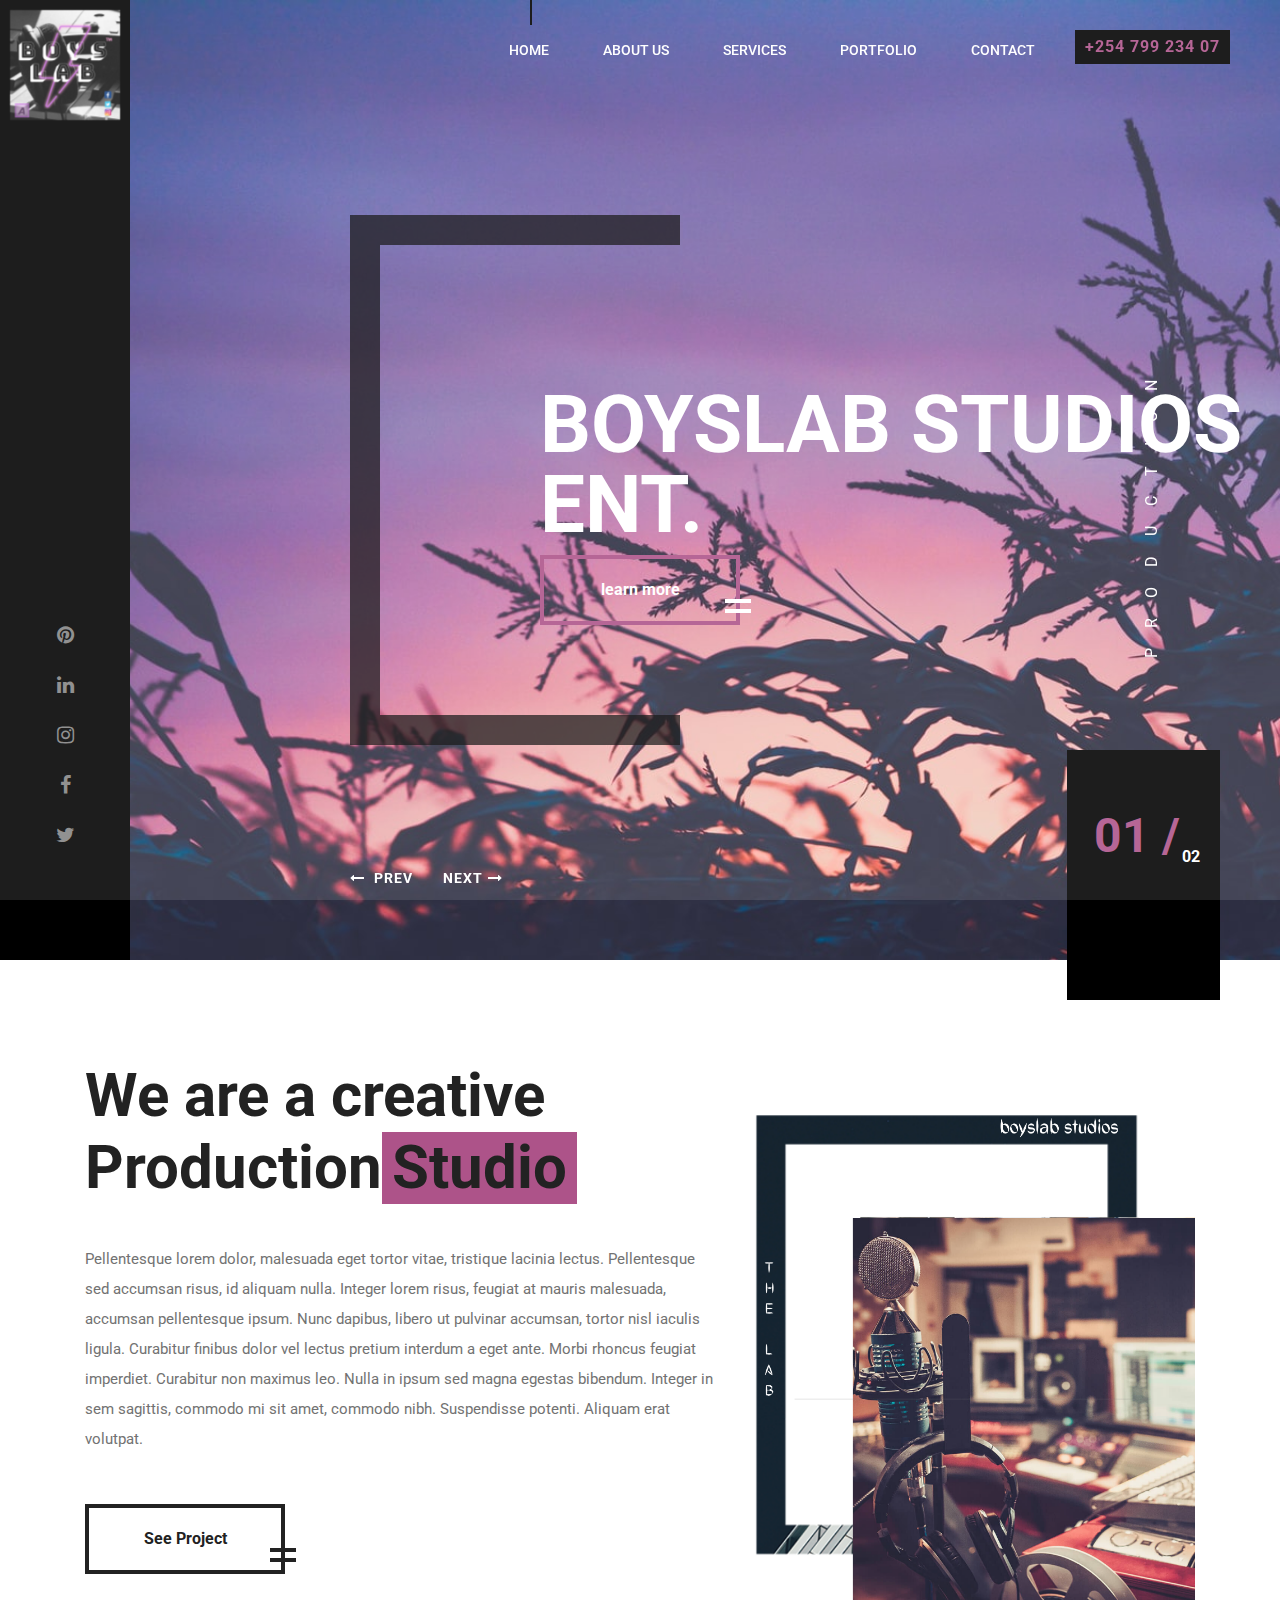
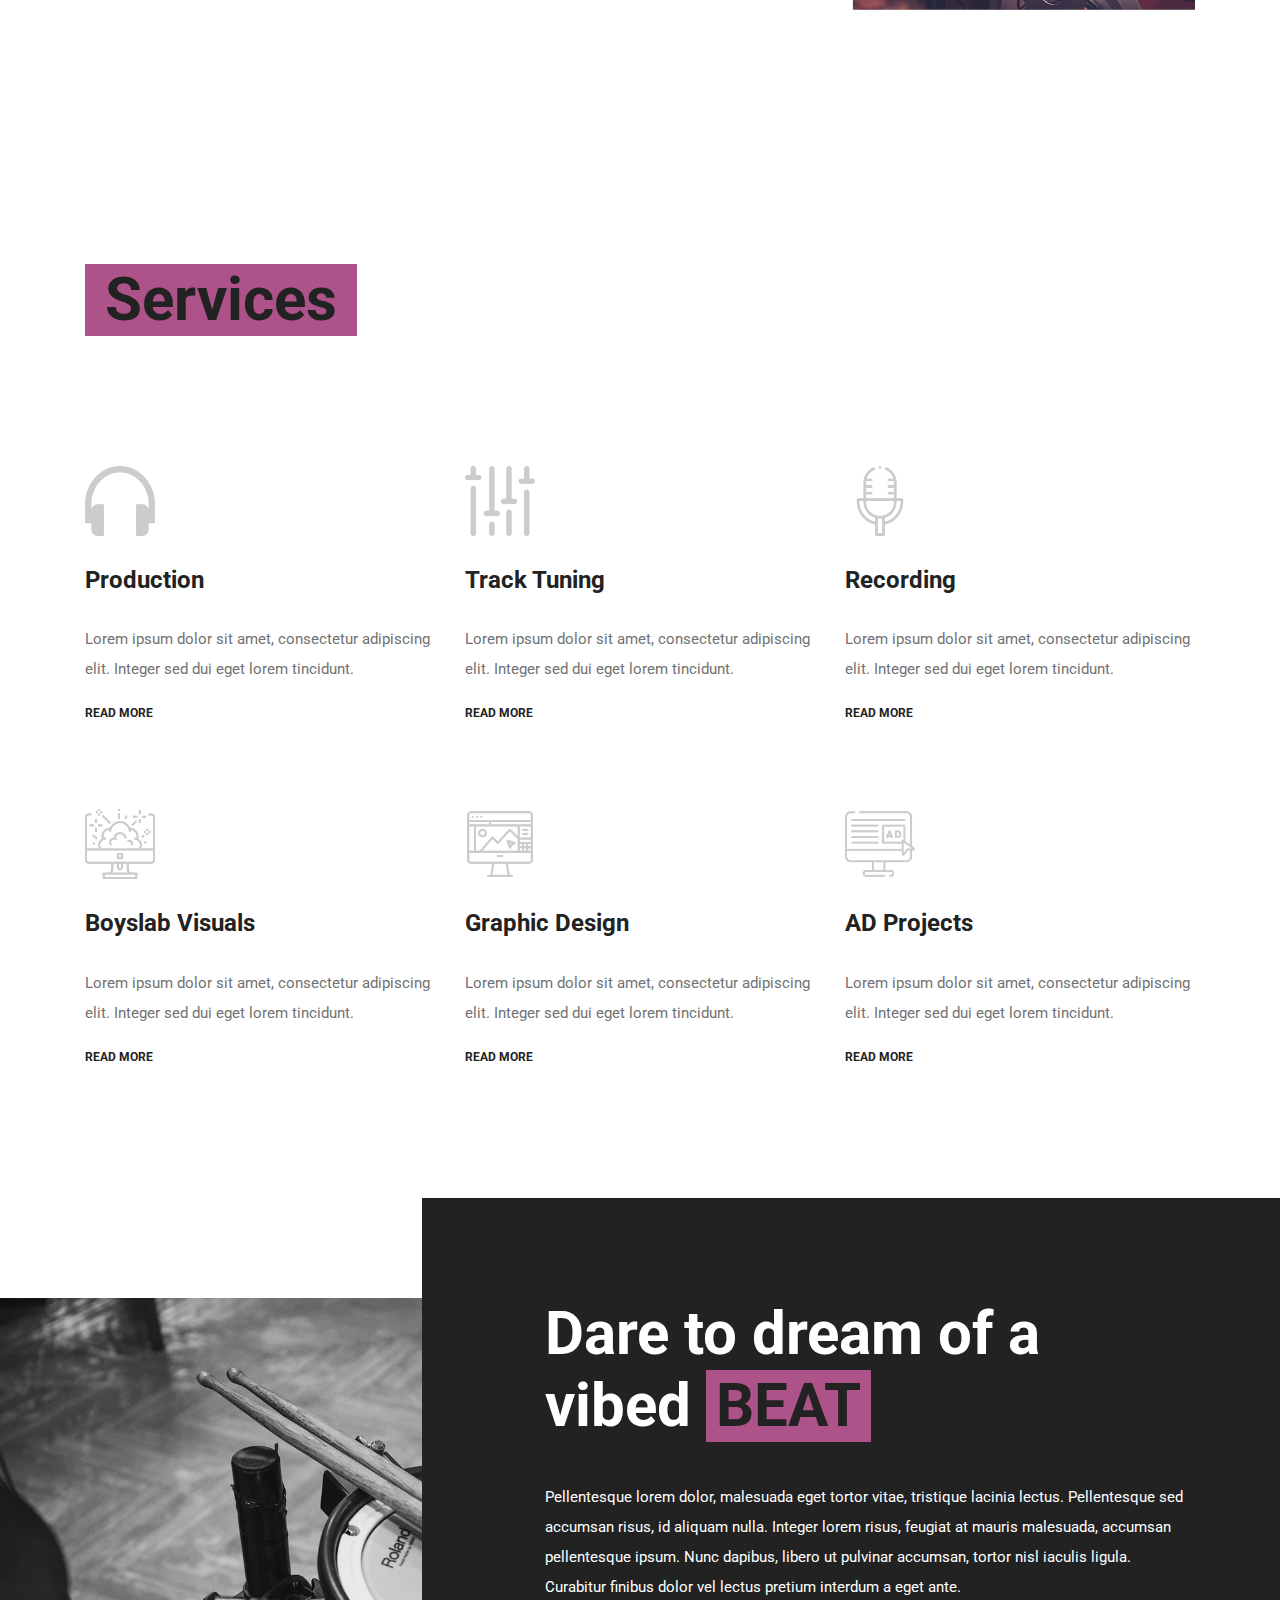
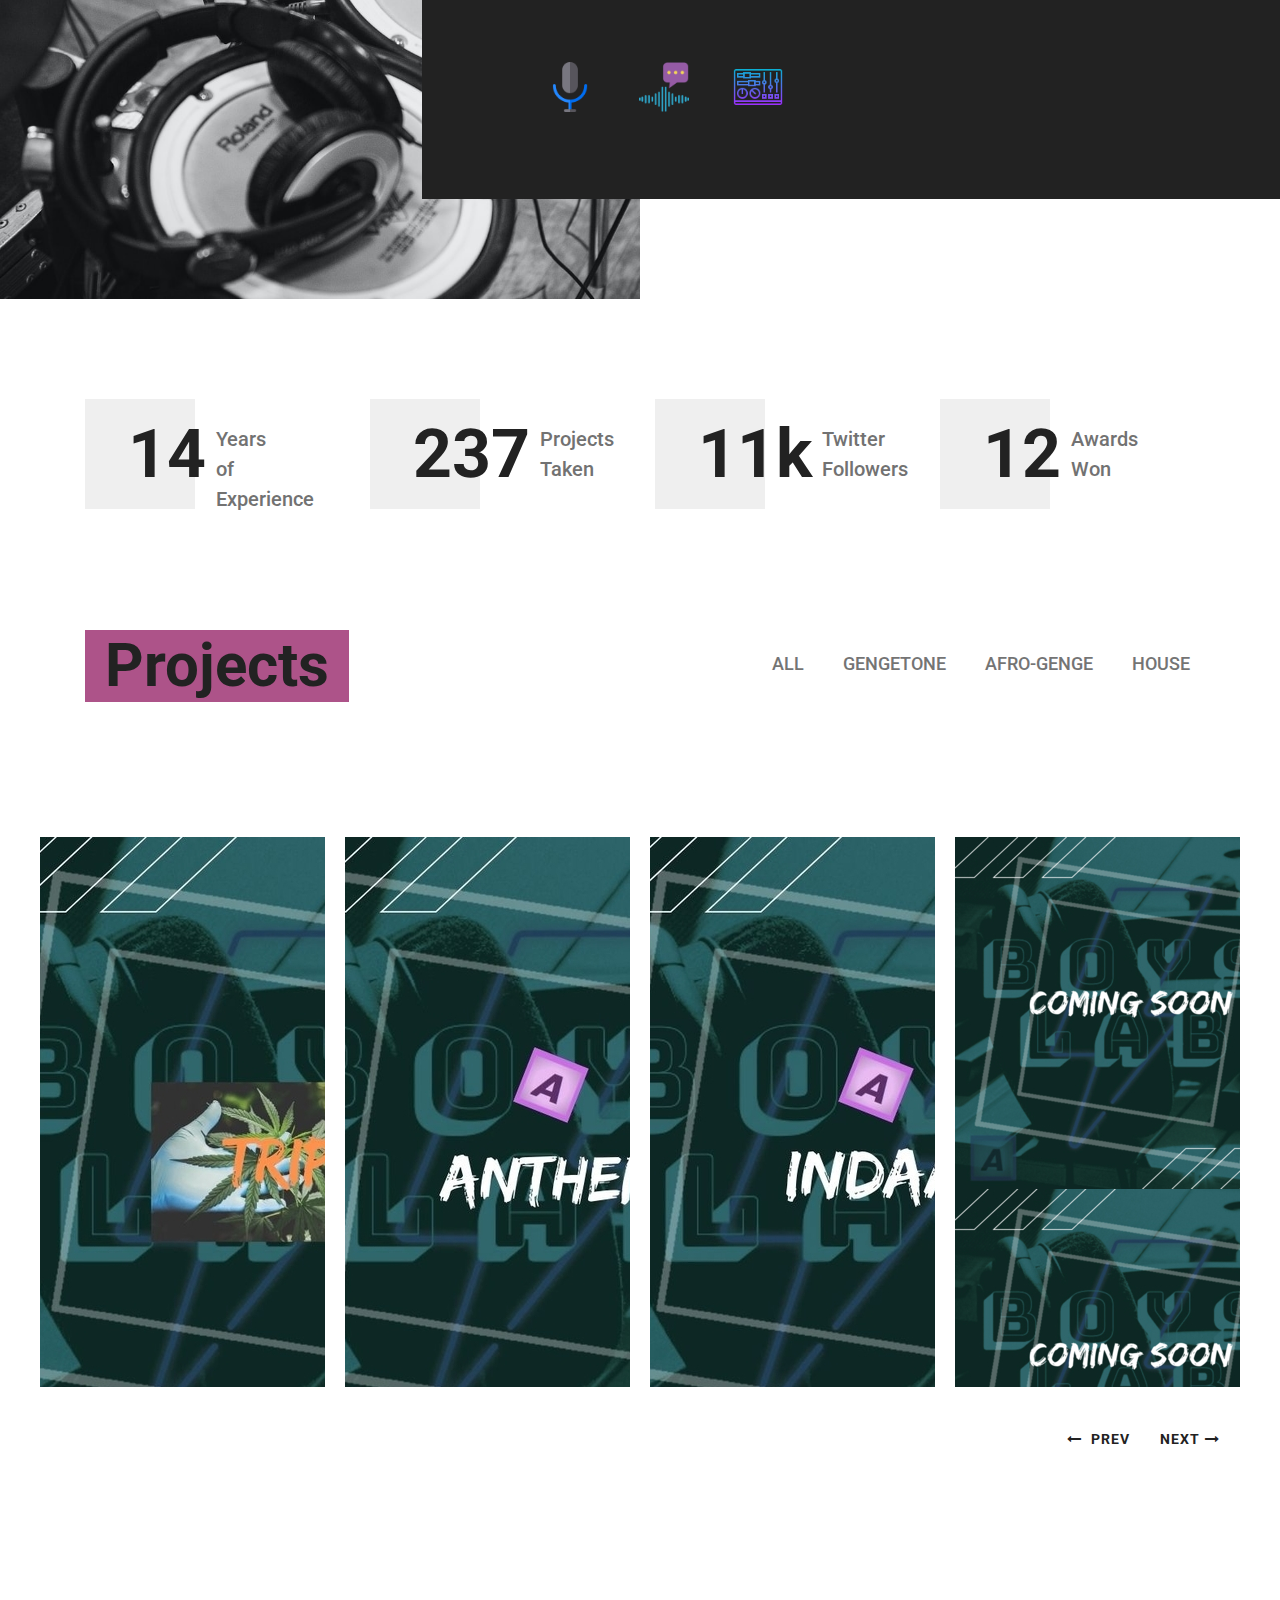
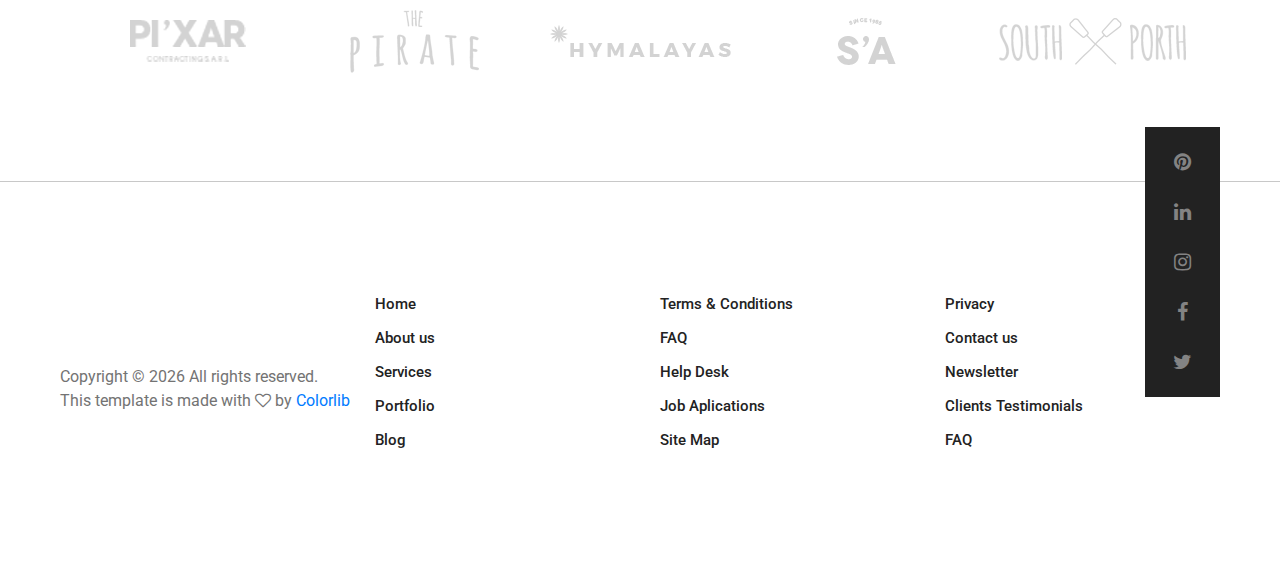
==== commit 4b399ae6: "add the changes" ====
--- a/index.html
+++ b/index.html
@@ -35,7 +35,7 @@
 	<!-- Header section start -->
 	<header class="header-area">
 		<a href="home.html" class="logo-area">
-			<img src="img/logo.png" alt="" style="height:75px;">
+			<img src="img/logo.png" alt="" style="height:110px;">
 		</a>
 		<div class="nav-switch">
 			<i class="fa fa-bars"></i>
@@ -56,9 +56,12 @@
 
 	<!-- Hero section start -->
 	<section class="hero-section">
+
 		<!-- left social link ber -->
 		<div class="left-bar">
+
 			<div class="left-bar-content">
+
 				<div class="social-links">
 					<a href="#"><i class="fa fa-pinterest"></i></a>
 					<a href="#"><i class="fa fa-linkedin"></i></a>
@@ -66,6 +69,7 @@
 					<a href="#"><i class="fa fa-facebook"></i></a>
 					<a href="#"><i class="fa fa-twitter"></i></a>
 				</div>
+
 			</div>
 		</div>
 		<!-- hero slider area -->
@@ -81,17 +85,16 @@
 			<div class="hero-slide-item set-bg" data-setbg="img/bg.jpg">
 				<div class="slide-inner">
 					<div class="slide-content">
-					<h2>The only<br>HOUSE Studio<br>in +254</h2>
+					<h2>The only<br>HOUSE Studio<br>in the +254</h2>
 					<a href="#" class="site-btn sb-light">See Project</a>
 					</div>
 				</div>
 			</div>
 		</div>
 		<div class="slide-num-holder" id="snh-1"></div>
-		<div class="hero-right-text">MUSIC PRODUCTIION</div>
+		<div class="hero-right-text"></br> PRODUCTION</div>
 	</section>
 	<!-- Hero section end -->
-
 
 	<!-- Intro section start -->
 	<section class="intro-section pt100 pb50">
@@ -100,7 +103,7 @@
 				<div class="col-lg-7 intro-text mb-5 mb-lg-0">
 					<h2 class="sp-title">We are a creative Production<span>Studio</span></h2>
 					<p>Pellentesque lorem dolor, malesuada eget tortor vitae, tristique lacinia lectus. Pellentesque sed accumsan risus, id aliquam nulla. Integer lorem risus, feugiat at mauris malesuada, accumsan pellentesque ipsum. Nunc dapibus, libero ut pulvinar accumsan, tortor nisl iaculis ligula. Curabitur finibus dolor vel lectus pretium interdum a eget ante. Morbi rhoncus feugiat imperdiet. Curabitur non maximus leo. Nulla in ipsum sed magna egestas bibendum. Integer in sem sagittis, commodo mi sit amet, commodo nibh. Suspendisse potenti. Aliquam erat volutpat. </p>
-					<a href="#" class="site-btn sb-dark">See Project</a>
+					<a href="#intro-section" class="site-btn sb-dark">See Project</a>
 				</div>
 				<div class="col-lg-5 pt-4">
 					<img src="img/intro.png" alt="">
@@ -125,9 +128,9 @@
 								<img src="img/icon/dark/1.png" alt="">
 							</div>
 						</div>
-						<h3>Plans and Projects</h3>
-						<p>Lorem ipsum dolor sit amet, consectetur adipiscing elit. Integer sed dui eget lorem tincidunt.</p>
-						<a href="#" class="readmore">READ MORE</a>
+						<h3>Production</h3>
+						<p>Lorem ipsum dolor sit amet, consectetur adipiscing elit. Integer sed dui eget lorem tincidunt.</p>
+						<a href="#servicesection" class="readmore">READ MORE</a>
 					</div>
 				</div>
 				<div class="col-lg-4 col-md-6">
@@ -137,9 +140,9 @@
 								<img src="img/icon/dark/2.png" alt="">
 							</div>
 						</div>
-						<h3>Conceptual Architecture</h3>
-						<p>Lorem ipsum dolor sit amet, consectetur adipiscing elit. Integer sed dui eget lorem tincidunt.</p>
-						<a href="#" class="readmore">READ MORE</a>
+						<h3>Track Tuning</h3>
+						<p>Lorem ipsum dolor sit amet, consectetur adipiscing elit. Integer sed dui eget lorem tincidunt.</p>
+						<a href="#servicesection" class="readmore">READ MORE</a>
 					</div>
 				</div>
 				<div class="col-lg-4 col-md-6">
@@ -149,9 +152,9 @@
 								<img src="img/icon/dark/3.png" alt="">
 							</div>
 						</div>
-						<h3>Apartment Buildings</h3>
-						<p>Lorem ipsum dolor sit amet, consectetur adipiscing elit. Integer sed dui eget lorem tincidunt.</p>
-						<a href="#" class="readmore">READ MORE</a>
+						<h3>Recording</h3>
+						<p>Lorem ipsum dolor sit amet, consectetur adipiscing elit. Integer sed dui eget lorem tincidunt.</p>
+						<a href="#servicesection" class="readmore">READ MORE</a>
 					</div>
 				</div>
 				<div class="col-lg-4 col-md-6">
@@ -161,9 +164,9 @@
 								<img src="img/icon/dark/4.png" alt="">
 							</div>
 						</div>
-						<h3>Skyscrapers Buildings</h3>
-						<p>Lorem ipsum dolor sit amet, consectetur adipiscing elit. Integer sed dui eget lorem tincidunt.</p>
-						<a href="#" class="readmore">READ MORE</a>
+						<h3>Boyslab Visuals</h3>
+						<p>Lorem ipsum dolor sit amet, consectetur adipiscing elit. Integer sed dui eget lorem tincidunt.</p>
+						<a href="#servicesection" class="readmore">READ MORE</a>
 					</div>
 				</div>
 				<div class="col-lg-4 col-md-6">
@@ -173,9 +176,9 @@
 								<img src="img/icon/dark/5.png" alt="">
 							</div>
 						</div>
-						<h3>Documentation</h3>
-						<p>Lorem ipsum dolor sit amet, consectetur adipiscing elit. Integer sed dui eget lorem tincidunt.</p>
-						<a href="#" class="readmore">READ MORE</a>
+						<h3>Graphic Design</h3>
+						<p>Lorem ipsum dolor sit amet, consectetur adipiscing elit. Integer sed dui eget lorem tincidunt.</p>
+						<a href="#servicesection" class="readmore">READ MORE</a>
 					</div>
 				</div>
 				<div class="col-lg-4 col-md-6">
@@ -185,9 +188,9 @@
 								<img src="img/icon/dark/6.png" alt="">
 							</div>
 						</div>
-						<h3>Restauration Projects</h3>
-						<p>Lorem ipsum dolor sit amet, consectetur adipiscing elit. Integer sed dui eget lorem tincidunt.</p>
-						<a href="#" class="readmore">READ MORE</a>
+						<h3>AD Projects</h3>
+						<p>Lorem ipsum dolor sit amet, consectetur adipiscing elit. Integer sed dui eget lorem tincidunt.</p>
+						<a href="#servicesection" class="readmore">READ MORE</a>
 					</div>
 				</div>
 			</div>
@@ -203,7 +206,7 @@
 		<div class="container">
 			<div class="row">
 				<div class="col-lg-7 pl-lg-0 offset-lg-5 cta-content">
-					<h2 class="sp-title">Dare to dream of a modern <span>home</span></h2>
+					<h2 class="sp-title">Dare to dream of a vibed <span>BEAT</span></h2>
 					<p>Pellentesque lorem dolor, malesuada eget tortor vitae, tristique lacinia lectus. Pellentesque sed accumsan risus, id aliquam nulla. Integer lorem risus, feugiat at mauris malesuada, accumsan pellentesque ipsum. Nunc dapibus, libero ut pulvinar accumsan, tortor nisl iaculis ligula. Curabitur finibus dolor vel lectus pretium interdum a eget ante. </p>
 					<div class="cta-icons">
 						<div class="cta-img-icon">
@@ -268,10 +271,10 @@
 				</div>
 				<div class="col-lg-9">
 					<ul class="projects-filter-nav">
-						<li class="btn-filter" data-filter="*">All</li>
-						<li class="btn-filter" data-filter=".rest">Restaurations</li>
-						<li class="btn-filter" data-filter=".build">Buildings</li>
-						<li class="btn-filter" data-filter=".apart">Apartments</li>
+						<li class="btn-filter" data-filter="*">ALL</li>
+						<li class="btn-filter" data-filter=".rest">GENGETONE</li>
+						<li class="btn-filter" data-filter=".build">AFRO-GENGE</li>
+						<li class="btn-filter" data-filter=".apart">HOUSE</li>
 					</ul>
 				</div>
 			</div>
@@ -279,29 +282,29 @@
 		<div id="projects-carousel" class="projects-slider">
 			<div class="single-project set-bg rest" data-setbg="img/projects/1.jpg">
 				<div class="project-content">
-					<h2>Biggest <br> Restaurations</h2>
+					<h2> TRIP<br> gengetone</h2>
+					<p style="color:black;">Jan 19, 2020</p>
+					<a href="#" class="seemore">See Project </a>
+				</div>
+			</div>
+			<div class="single-project set-bg build" data-setbg="img/projects/2.jpg">
+				<div class="project-content">
+					<h2>ANTHEM <br>house</h2>
+					<p>Jan 26, 2020</p>
+					<a href="#" class="seemore">See Project </a>
+				</div>
+			</div>
+			<div class="single-project set-bg apart" data-setbg="img/projects/3.jpg">
+				<div class="project-content">
+					<h2>INDAA<br>Afro </h2>
 					<p>Jan 19, 2018</p>
 					<a href="#" class="seemore">See Project </a>
 				</div>
 			</div>
-			<div class="single-project set-bg build" data-setbg="img/projects/2.jpg">
-				<div class="project-content">
-					<h2>Office <br> Building</h2>
-					<p>Jan 19, 2018</p>
-					<a href="#" class="seemore">See Project </a>
-				</div>
-			</div>
-			<div class="single-project set-bg apart" data-setbg="img/projects/3.jpg">
-				<div class="project-content">
-					<h2>Nice <br> Apartments</h2>
-					<p>Jan 19, 2018</p>
-					<a href="#" class="seemore">See Project </a>
-				</div>
-			</div>
 			<div class="single-project set-bg rest" data-setbg="img/projects/4.jpg">
 				<div class="project-content">
-					<h2>Biggest <br> Restaurations</h2>
-					<p>Jan 19, 2018</p>
+					<h2>COMING SOON <br> COMING SOON</h2>
+					<p>APR 20, 2020</p>
 					<a href="#" class="seemore">See Project </a>
 				</div>
 			</div>
--- a/css/style.css
+++ b/css/style.css
@@ -36,7 +36,7 @@
 }
 
 h1 span {
-	background: #baff00;
+	background: #ad5389;
 	padding: 0 10px;
 	color: #222222;
 	display: inline-block;
@@ -93,7 +93,7 @@
 }
 
 .sp-title span {
-	background: #baff00;
+	background: #ad5389;
 	padding: 0 10px;
 	color: #222222;
 	display: inline-block;
@@ -130,7 +130,7 @@
 .section-title h1,
 .section-title h2 {
 	display: inline-block;
-	background: #baff00;
+	background: #ad5389;
 	padding: 0 20px;
 	margin-bottom: 0;
 	font-size: 60px;
@@ -224,6 +224,7 @@
 }
 
 .site-btn.sb-light {
+	border-color: #ad5389;
 	color: #fff;
 }
 
@@ -243,7 +244,7 @@
 
 .site-btn.sb-solid-color {
 	background: #baff00;
-	border-color: #baff00;
+	border-color: #ad5389;
 }
 
 .site-btn.sb-solid-color:after,
@@ -445,7 +446,7 @@
 	float: left;
 	display: inline-block;
 	position: fixed;
-	background: #121212;
+	background: ;
 	padding: 10px 10px 10px;
 	background-attachment: fixed;
 }
@@ -454,8 +455,9 @@
 	float: right;
 	display: inline-block;
 	padding: 5px 10px;
-	background: #baff00;
+	background:black;
 	font-weight: 700;
+	color: #ad5389;
 	letter-spacing: 1px;
 	margin-top: 30px;
 	margin-right: 50px;
@@ -497,7 +499,7 @@
 	left: 50%;
 	margin-left: 1px;
 	top: 0;
-	background: #baff00;
+	background:black;
 	-webkit-transition: all 0.4s;
 	-o-transition: all 0.4s;
 	transition: all 0.4s;
@@ -522,9 +524,9 @@
 
 .left-bar {
 	position: absolute;
-	width: 100px;
+	width: 130px;
 	height: 100%;
-	background: #121212;
+	background: black;
 	z-index: 20;
 }
 
@@ -547,7 +549,7 @@
 }
 
 .social-links a:hover {
-	color: #baff00;
+	color: #ad5389;
 }
 
 .hero-right-text {
@@ -600,7 +602,7 @@
 
 .hero-slider .owl-nav .owl-prev:hover,
 .hero-slider .owl-nav .owl-next:hover {
-	color: #baff00;
+	color: #ad5389;
 }
 
 .hero-slider .owl-nav .owl-prev i {
@@ -620,7 +622,7 @@
 	height: 250px;
 	position: absolute;
 	right: 60px;
-	background: rgba(18, 18, 18, 0.95);
+	background: black;
 	bottom: -40px;
 	z-index: 111;
 	text-align: right;
@@ -632,7 +634,7 @@
 
 .slide-num-holder span {
 	font-size: 48px;
-	color: #baff00;
+	color:#ad5389;
 	position: relative;
 	top: -10px;
 	right: -10px;
@@ -653,12 +655,14 @@
 
 .slide-content:after {
 	position: absolute;
-	content: "";
+	content: "";
+
+
 	height: calc(100% + 50px);
 	width: 330px;
-	border-top: 150px solid #baff00;
-	border-left: 150px solid #baff00;
-	border-bottom: 90px solid #baff00;
+	border-top: 30px solid black;
+	border-left: 30px solid black;
+	border-bottom: 30px solid black;
 	top: 0;
 	left: 0;
 	opacity: 0.73;
@@ -744,7 +748,7 @@
 }
 
 .service-box:hover .sb-icon {
-	background-color: #baff00;
+	background-color:#fff;
 }
 
 .service-box:hover .sb-icon .sb-img-icon {
@@ -757,7 +761,7 @@
 }
 
 .service-box:hover .readmore {
-	background-color: #baff00;
+	background-color: #ad5389;
 	padding: 2px 10px;
 }
 
@@ -868,7 +872,7 @@
 }
 
 .milestone:hover:after {
-	background: #baff00;
+	background: #ad5389;
 }
 
 /*----------------------------------------*/
@@ -894,7 +898,7 @@
 }
 
 .projects-filter-nav li.btn-active {
-	background: #baff00;
+	background: #ad5389;
 	color: #222222;
 }
 
@@ -937,7 +941,7 @@
 }
 
 .projects-slider .single-project .project-content p {
-	color: #baff00;
+	color: black;
 	font-weight: 500;
 	position: relative;
 	top: 40px;
@@ -950,7 +954,7 @@
 	position: absolute;
 	right: 50px;
 	bottom: 30px;
-	background: #baff00;
+	background: #ad5389;
 	font-size: 14px;
 	font-weight: 700;
 	color: #222;
@@ -1003,7 +1007,7 @@
 
 .projects-slider .owl-nav .owl-prev:hover,
 .projects-slider .owl-nav .owl-next:hover {
-	background: #baff00;
+	background: #ad5389;
 }
 
 .projects-slider .owl-nav .owl-prev i {
@@ -1092,7 +1096,7 @@
 }
 
 .footer-item ul li a:hover {
-	background: #baff00;
+	background: #ad5389;
 }
 
 /*----------------------------------------*/
@@ -1110,7 +1114,7 @@
 
 .page-header-section .header-title span {
 	background: none;
-	color: #baff00;
+	color: #ad5389;
 }
 
 /*----------------------------------------*/
@@ -1142,7 +1146,7 @@
 	height: calc(100% + 120px);
 	left: 0;
 	top: -60px;
-	background-image: url("../img/cta-img.jpg");
+	background-image: url("../img/3.png");
 	background-repeat: no-repeat;
 	background-size: cover;
 }
@@ -1153,7 +1157,7 @@
 }
 
 .testimonials-section .qut {
-	color: #baff00;
+	color:#ad5389;
 	font-size: 36px;
 	margin-bottom: 20px;
 }
@@ -1167,7 +1171,7 @@
 .ts-item h4 {
 	font-size: 15px;
 	font-weight: 400;
-	color: #baff00;
+	color: #ad5389;
 	margin-bottom: 0;
 }
 
@@ -1214,7 +1218,7 @@
 }
 
 .team-member:hover .member-info {
-	background: #baff00;
+	background: #ad5389;
 	-webkit-box-shadow: 0px 0px 0px rgba(114, 114, 114, 0.21);
 	        box-shadow: 0px 0px 0px rgba(114, 114, 114, 0.21);
 }
@@ -1275,7 +1279,7 @@
 }
 
 .service-slider .owl-dots .owl-dot.active {
-	background: #baff00;
+	background:  #ad5389;
 }
 
 .service-text h2 {
@@ -1309,7 +1313,7 @@
 
 .solid-service-box h2 {
 	font-size: 48px;
-	color: #727272;
+	color: #ad5389;
 	margin-bottom: 20px;
 	-webkit-transition: all 0.4s;
 	-o-transition: all 0.4s;
@@ -1318,6 +1322,7 @@
 
 .solid-service-box h3 {
 	margin-bottom: 20px;
+	color:  #222;
 }
 
 .solid-service-box p {
@@ -1340,7 +1345,7 @@
 }
 
 .solid-service-box:hover {
-	background: #baff00;
+	background: #ad5389;
 }
 
 .solid-service-box:hover h2 {
@@ -1395,7 +1400,7 @@
 	font-weight: 700;
 	color: #222;
 	display: inline-block;
-	background: #baff00;
+	background:  #ad5389;
 	padding: 4px 15px;
 	margin-bottom: 20px;
 }
@@ -1428,7 +1433,7 @@
 }
 
 .blog-post:hover .thumb:after {
-	background: #baff00;
+	background:  #ad5389;
 }
 
 .pagination {
@@ -1446,7 +1451,7 @@
 
 .pagination a.active {
 	font-size: 48px;
-	color: #baff00;
+	color:#ad5389;
 }
 
 .search {
@@ -1513,7 +1518,7 @@
 }
 
 .widget-area ul li a:hover {
-	background: #baff00;
+	background:  #ad5389;
 	color: #222;
 }
 
@@ -1589,7 +1594,7 @@
 	height: 100%;
 	left: 0;
 	top: 0;
-	background: #baff00;
+	background: #ad5389;
 	opacity: 0;
 	-webkit-transition: all 0.3s;
 	-o-transition: all 0.3s;
@@ -1728,7 +1733,7 @@
 	width: 100%;
 	height: 100%;
 	display: block;
-	background: rgba(186, 255, 0, 0.45);
+	background: rgba(109, 53, 103, 0.53);
 	opacity: 0;
 	-webkit-transition: all 0.4s;
 	-o-transition: all 0.4s;
@@ -1828,9 +1833,9 @@
 		line-height: 60px;
 	}
 	.slide-content:after {
-		border-top: 100px solid #baff00;
-		border-left: 100px solid #baff00;
-		border-bottom: 60px solid #baff00;
+		border-top: 30px solid black;
+		border-left: 30px solid black;
+		border-bottom: 30px solid black;
 	}
 	.hero-slider .owl-nav {
 		left: 170px;
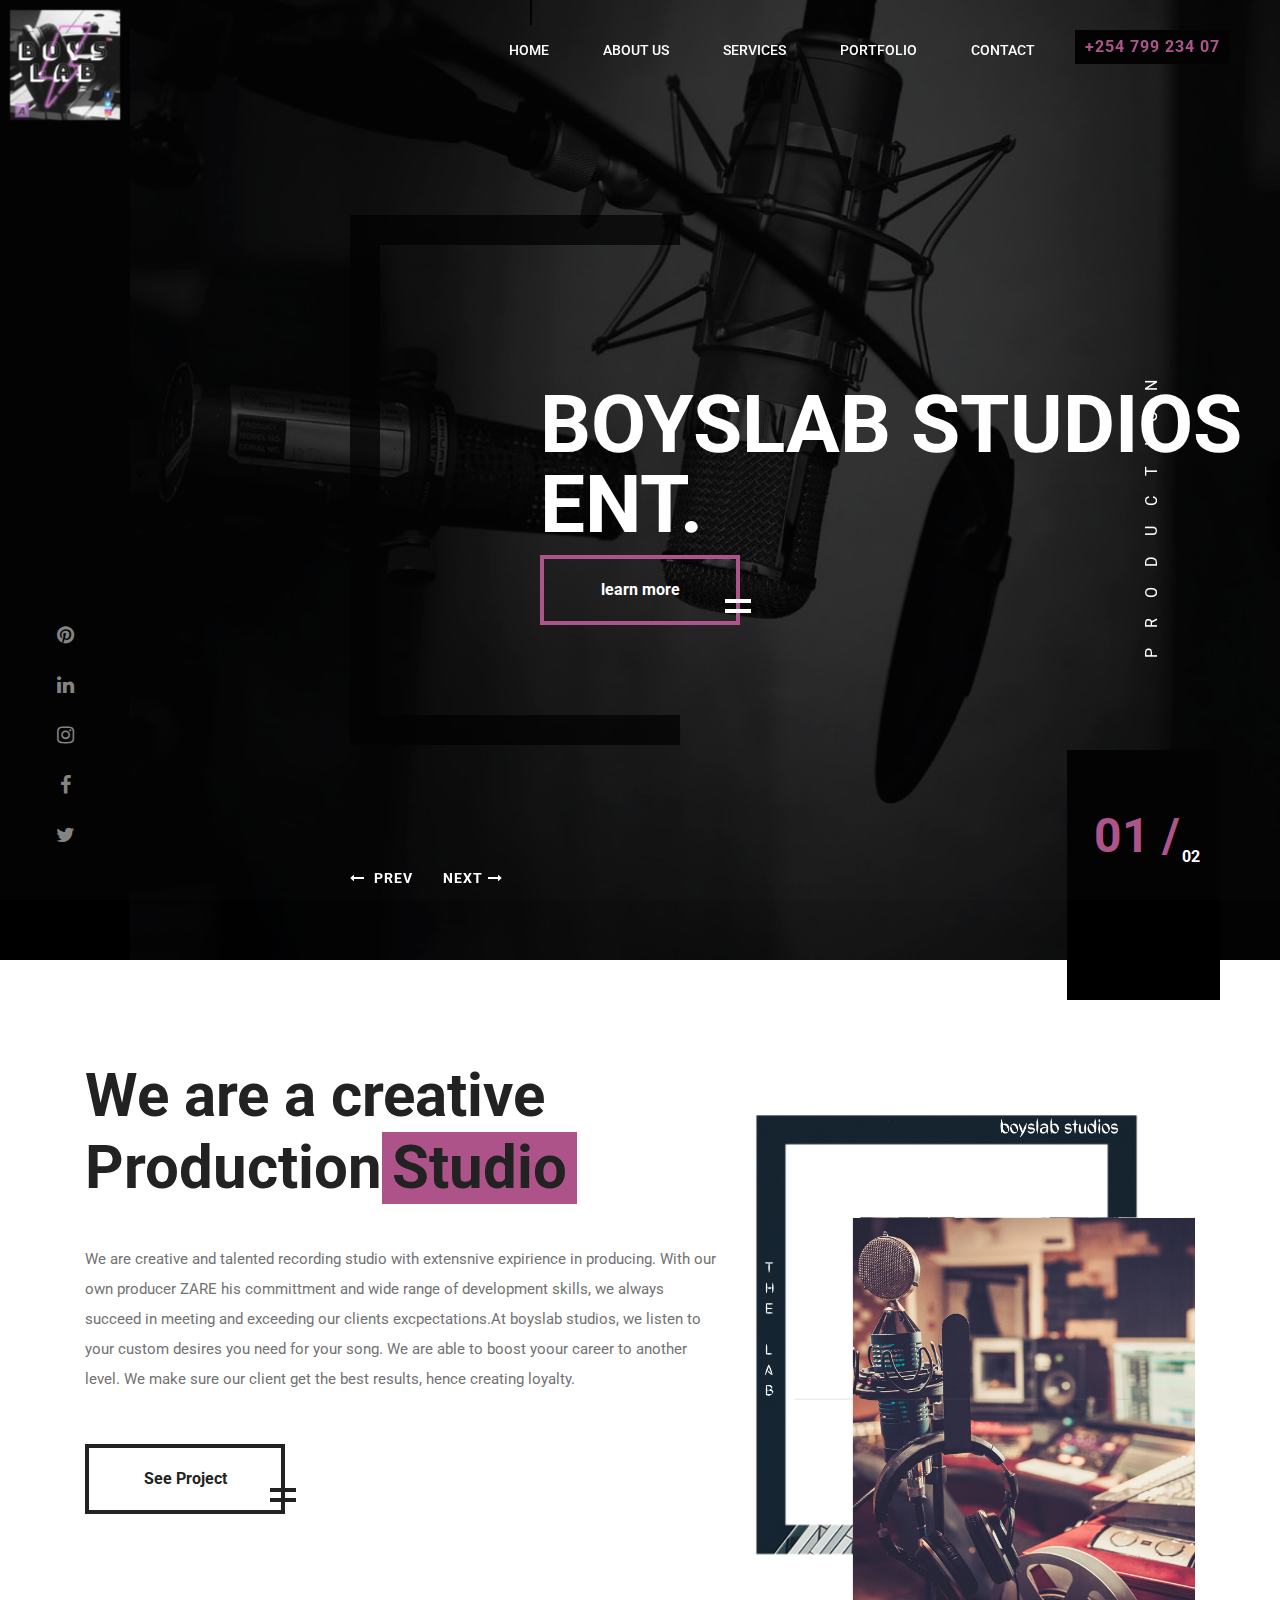
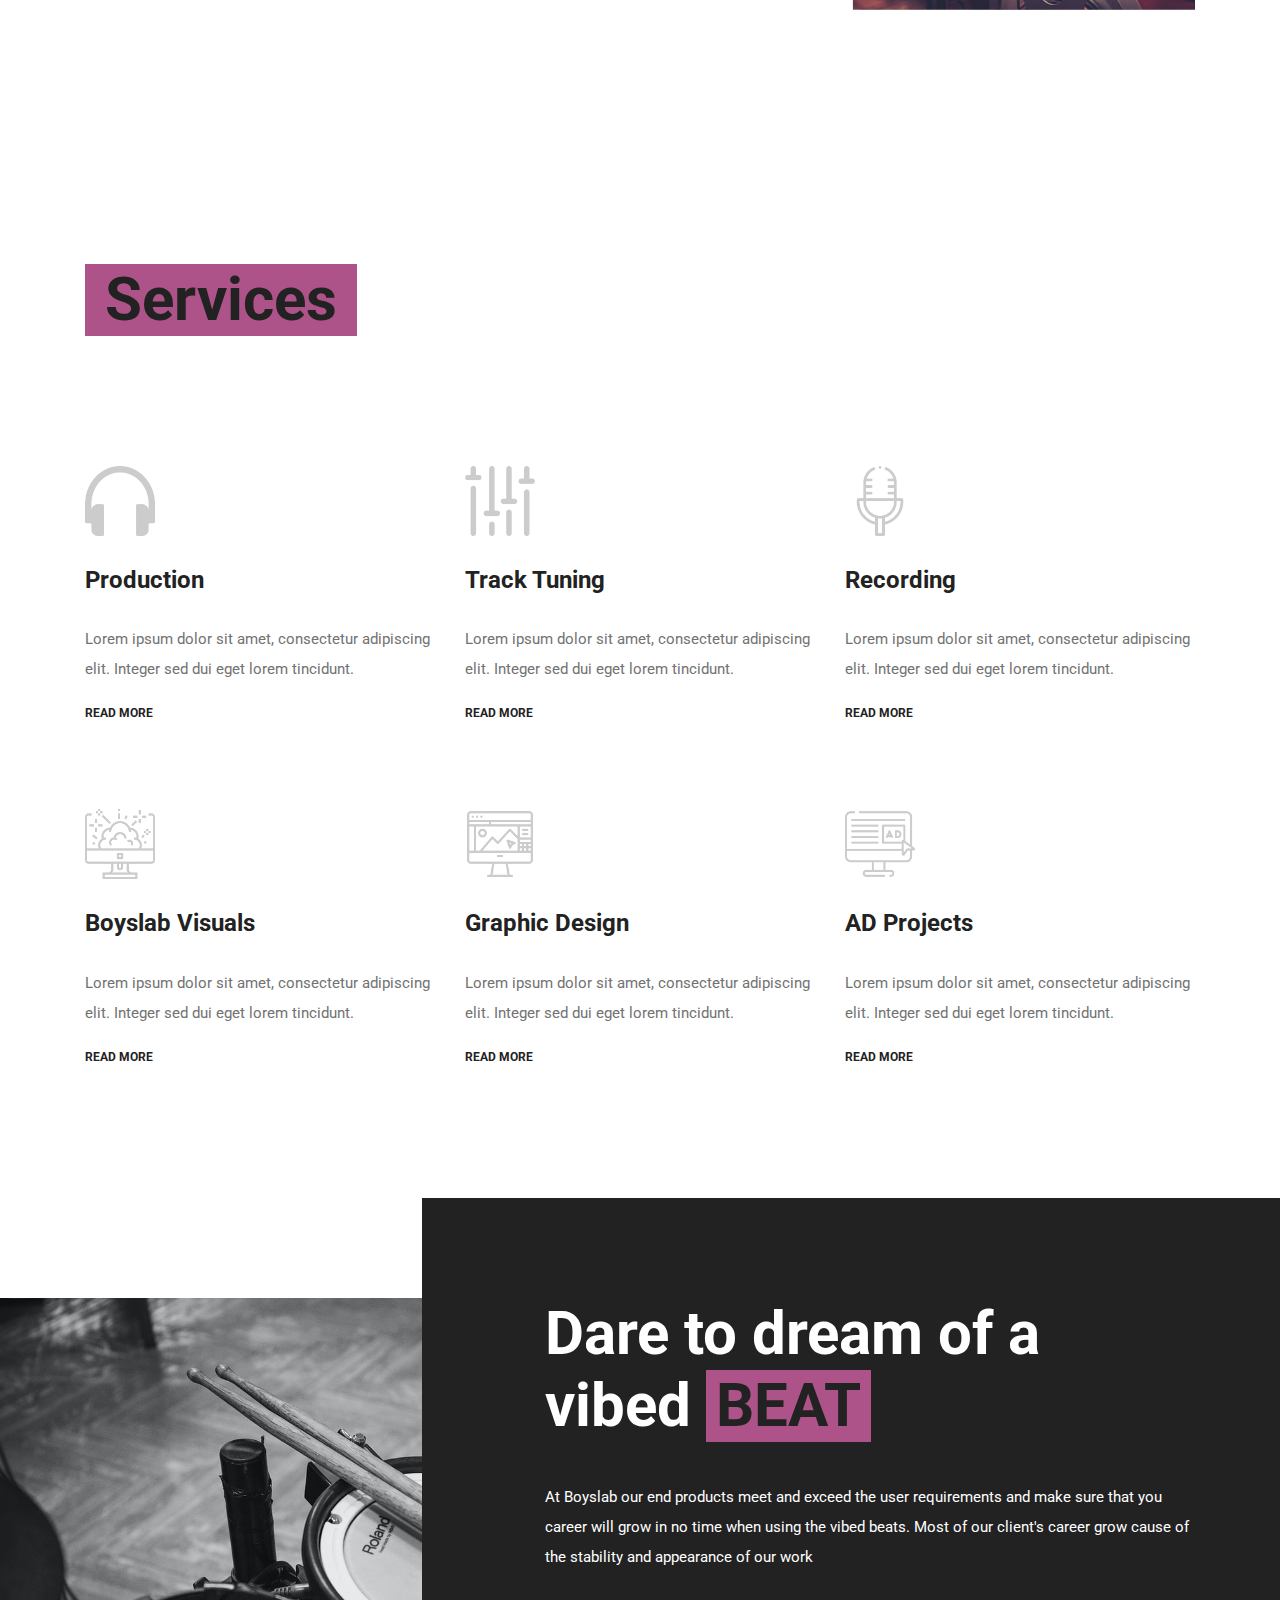
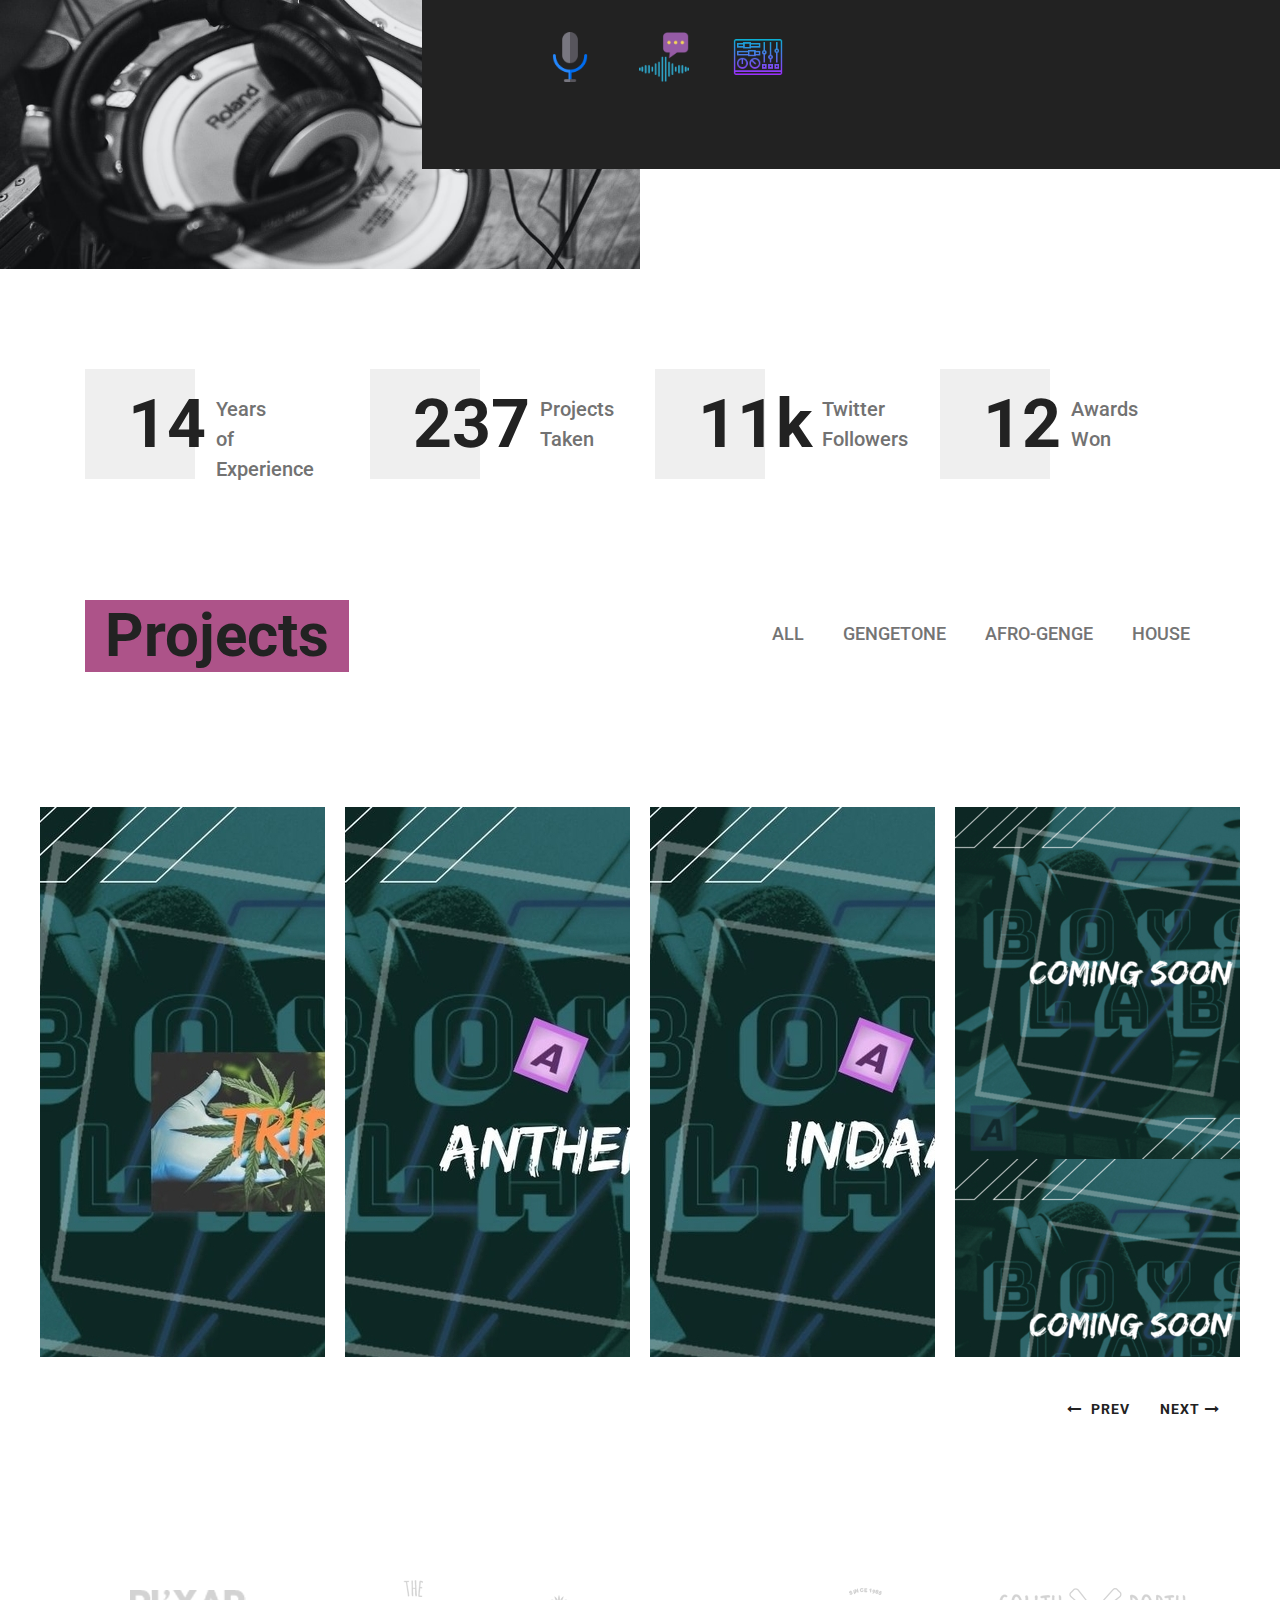
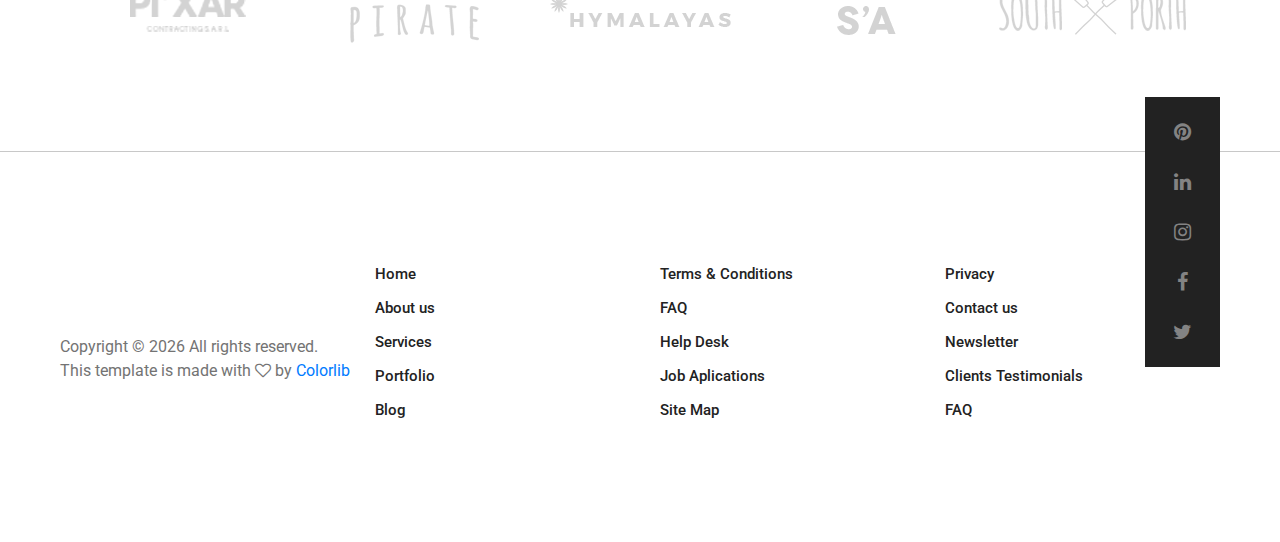
==== commit 7d8dc9c0: "add chamnges" ====
--- a/index.html
+++ b/index.html
@@ -102,7 +102,10 @@
 			<div class="row">
 				<div class="col-lg-7 intro-text mb-5 mb-lg-0">
 					<h2 class="sp-title">We are a creative Production<span>Studio</span></h2>
-					<p>Pellentesque lorem dolor, malesuada eget tortor vitae, tristique lacinia lectus. Pellentesque sed accumsan risus, id aliquam nulla. Integer lorem risus, feugiat at mauris malesuada, accumsan pellentesque ipsum. Nunc dapibus, libero ut pulvinar accumsan, tortor nisl iaculis ligula. Curabitur finibus dolor vel lectus pretium interdum a eget ante. Morbi rhoncus feugiat imperdiet. Curabitur non maximus leo. Nulla in ipsum sed magna egestas bibendum. Integer in sem sagittis, commodo mi sit amet, commodo nibh. Suspendisse potenti. Aliquam erat volutpat. </p>
+					<p>We are creative and talented recording studio with extensnive expirience in producing.
+						 With our own producer ZARE his committment and wide range of development skills, we always succeed in meeting and exceeding our
+						 clients excpectations.At boyslab studios, we listen to your custom desires you need for your song. We are able to boost yoour career to another level. We make sure our client get the best results, hence creating loyalty.
+						  </p>
 					<a href="#intro-section" class="site-btn sb-dark">See Project</a>
 				</div>
 				<div class="col-lg-5 pt-4">
@@ -207,7 +210,9 @@
 			<div class="row">
 				<div class="col-lg-7 pl-lg-0 offset-lg-5 cta-content">
 					<h2 class="sp-title">Dare to dream of a vibed <span>BEAT</span></h2>
-					<p>Pellentesque lorem dolor, malesuada eget tortor vitae, tristique lacinia lectus. Pellentesque sed accumsan risus, id aliquam nulla. Integer lorem risus, feugiat at mauris malesuada, accumsan pellentesque ipsum. Nunc dapibus, libero ut pulvinar accumsan, tortor nisl iaculis ligula. Curabitur finibus dolor vel lectus pretium interdum a eget ante. </p>
+					<p>At Boyslab our end products meet and exceed the user requirements
+						and make sure that you career will grow in no time when using the vibed beats.
+						 Most of our client's career grow cause of the stability and appearance of our work </p>
 					<div class="cta-icons">
 						<div class="cta-img-icon">
 							<img src="img/icon/light/1.png" alt="">
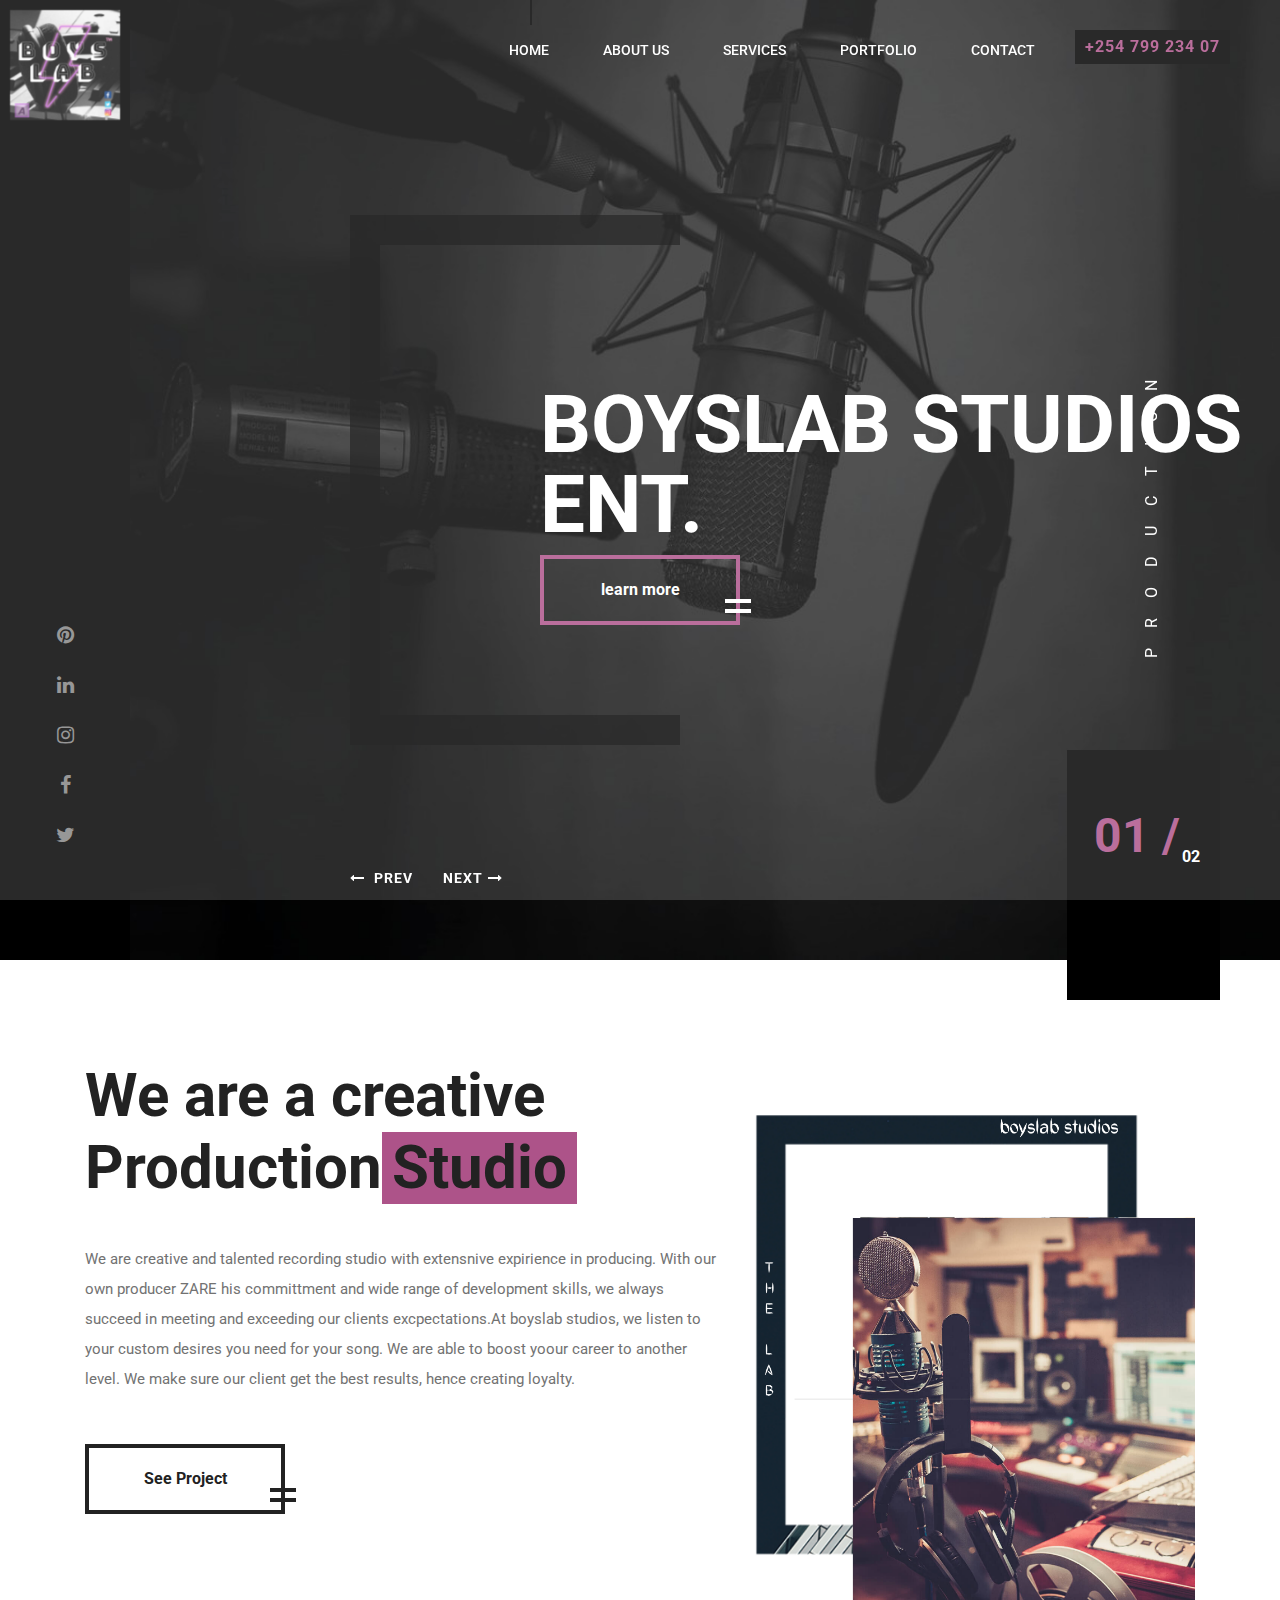
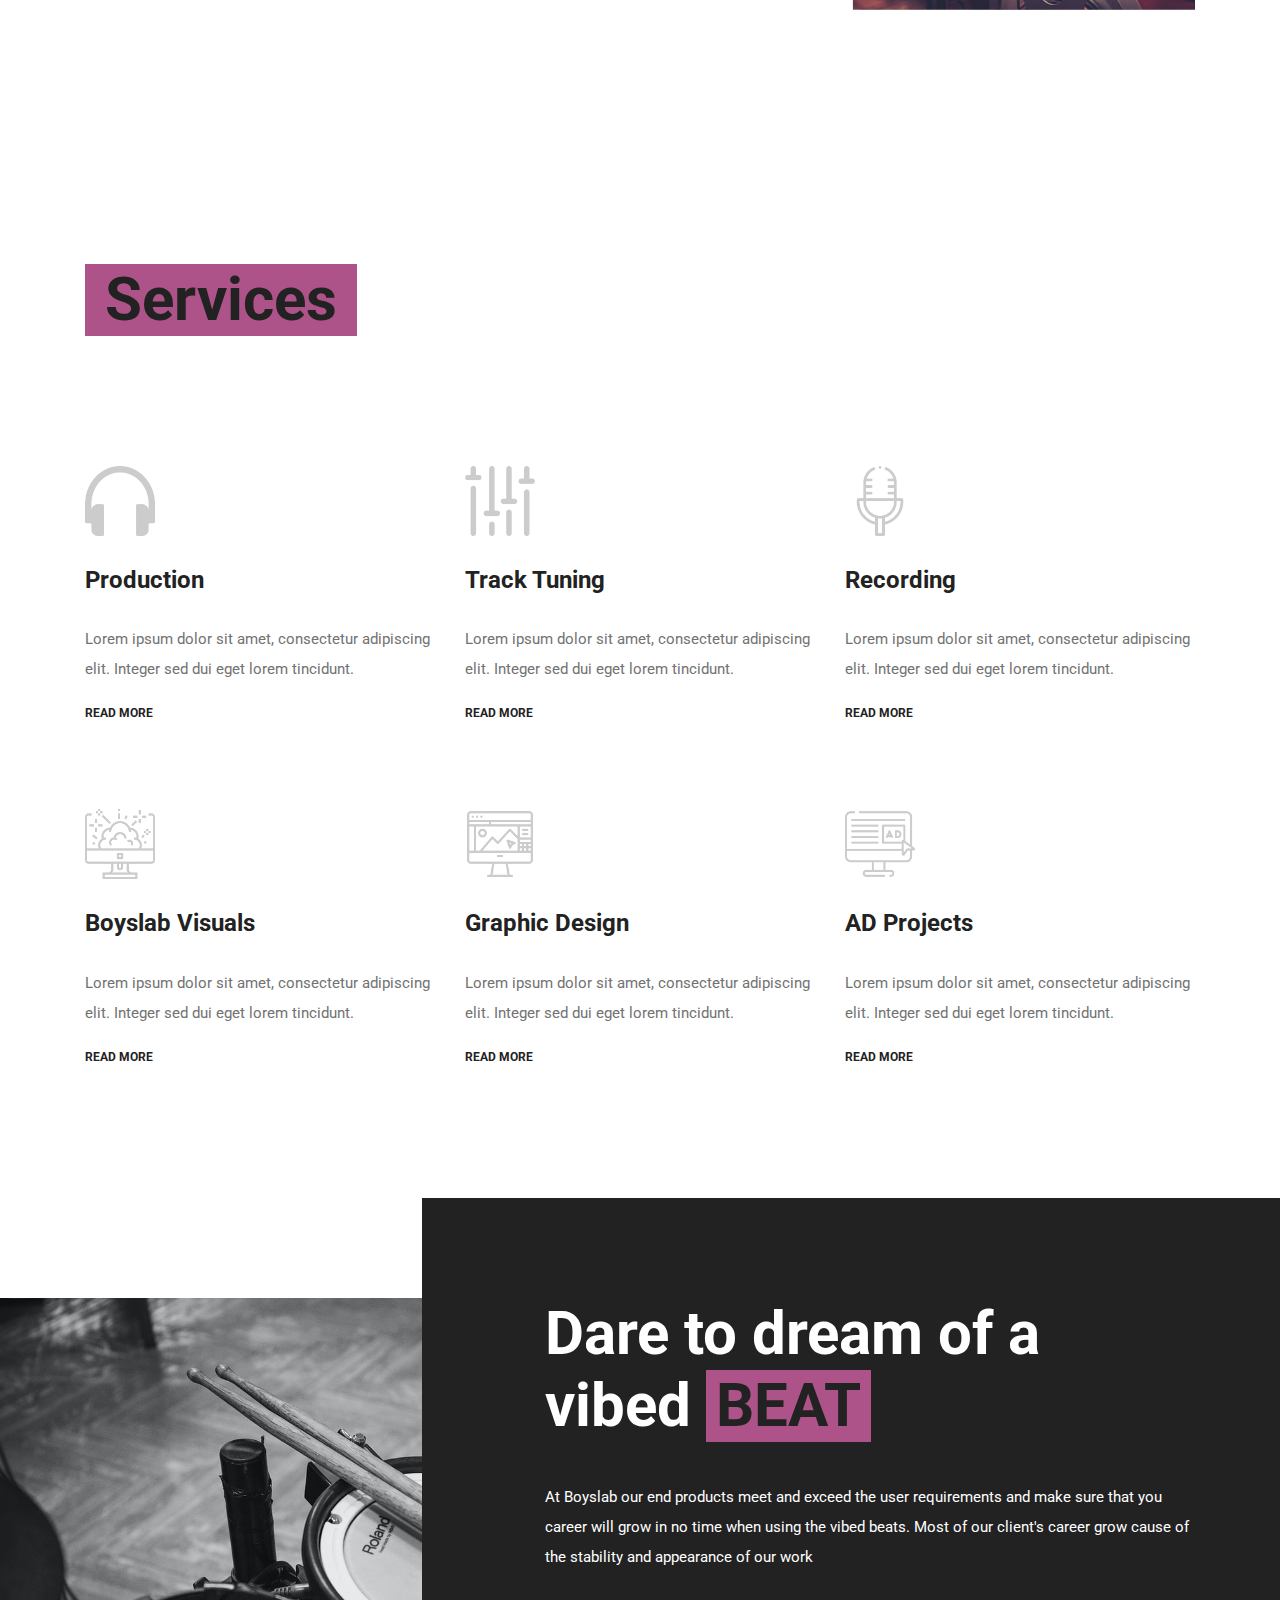
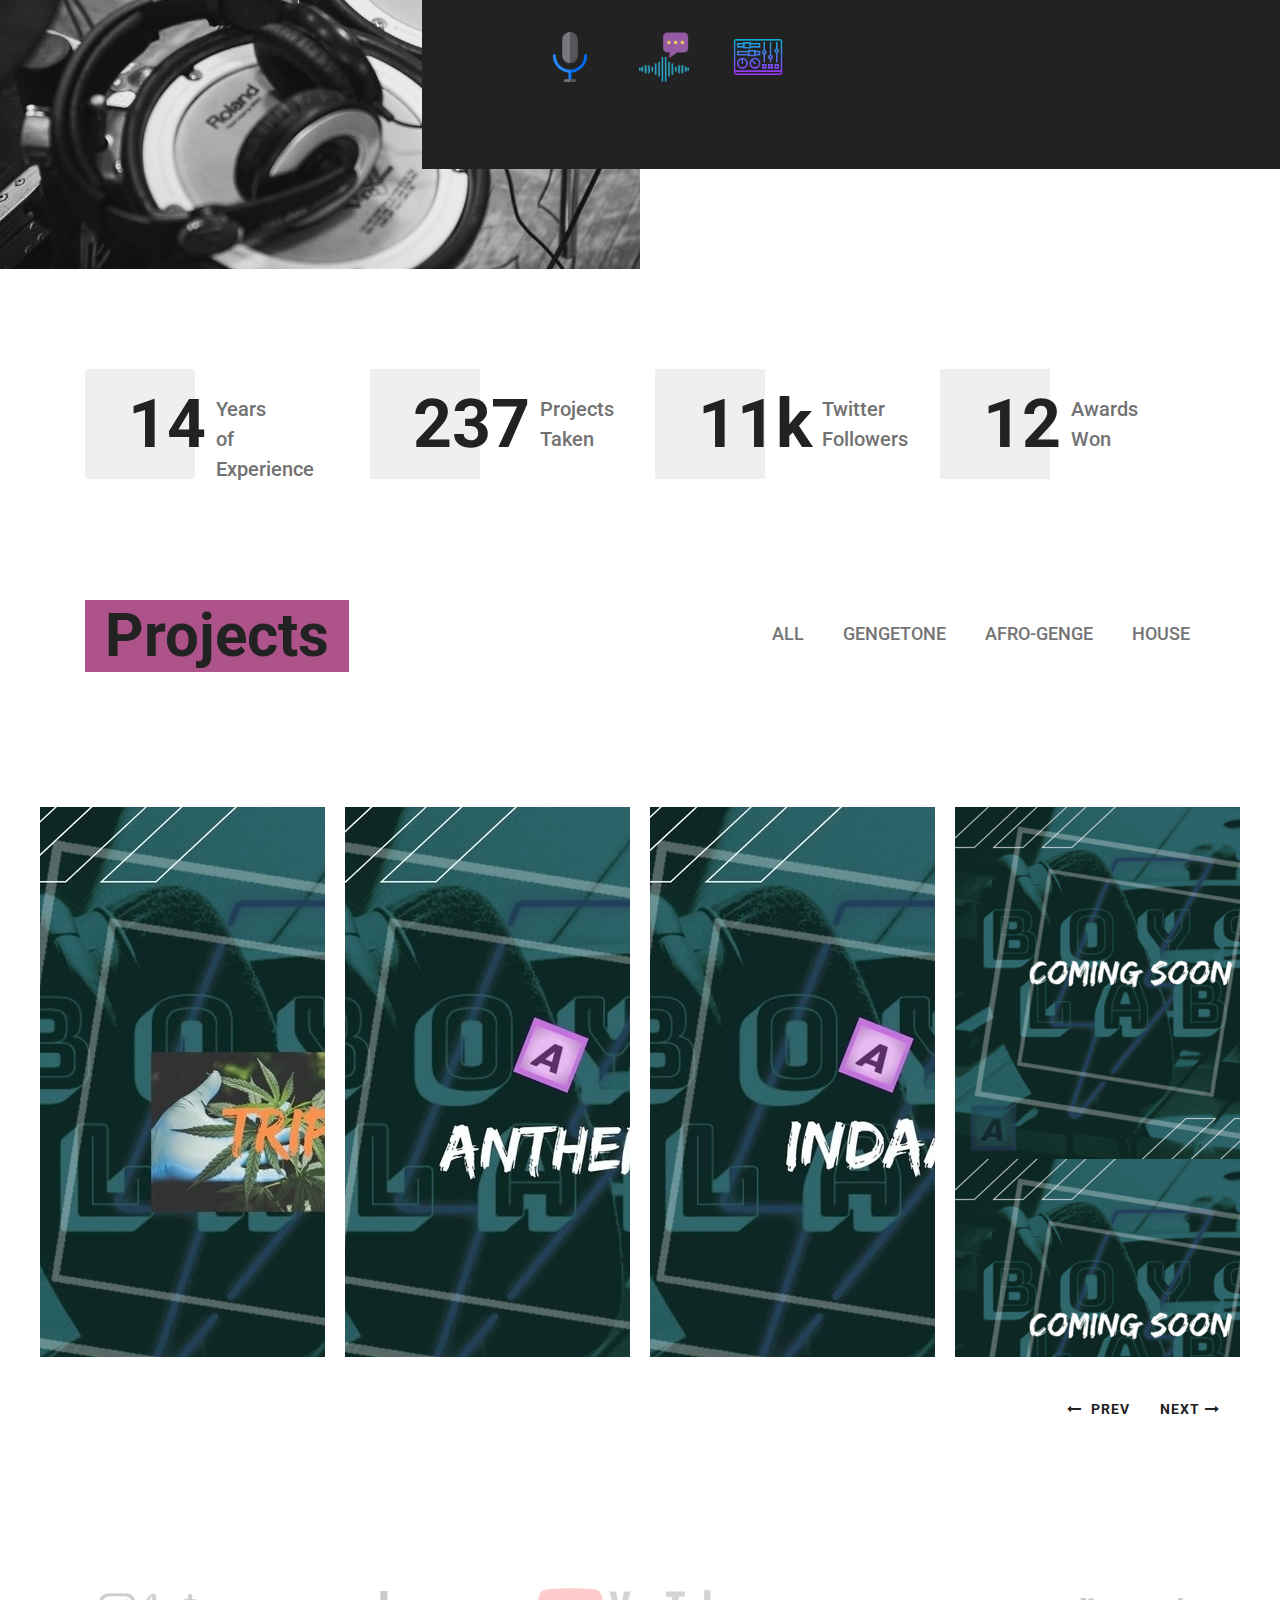
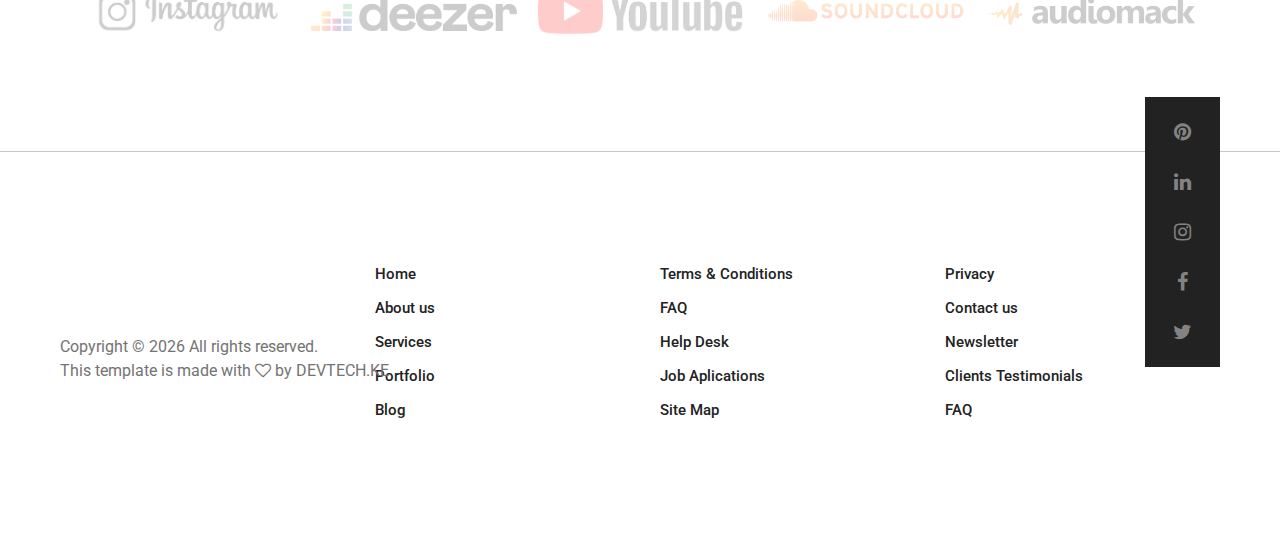
==== commit 82949ef1: "added logo to the site" ====
--- a/index.html
+++ b/index.html
@@ -3,8 +3,8 @@
 <head>
 	<title>BOYSLAB - ENT</title>
 	<meta charset="UTF-8">
-	<meta name="description" content="Arcade - Architecture Template">
-	<meta name="keywords" content="arcade, architecture, onepage, creative, html">
+	<meta name="description" content="boyslab studios ke">
+	<meta name="keywords" content="production, production, onepage, creative, html">
 	<meta name="viewport" content="width=device-width, initial-scale=1.0">
 	<!-- Favicon -->
 	<link href="img/favicon.ico" rel="shortcut icon"/>
@@ -414,7 +414,7 @@
 		</div>
 
 		<!-- Link back to Colorlib can't be removed. Template is licensed under CC BY 3.0. -->
-     <div class="copyright">Copyright &copy; <script>document.write(new Date().getFullYear());</script> All rights reserved.  <br>This template is made with <i class="fa fa-heart-o" aria-hidden="true"></i> by <a href="https://colorlib.com" target="_blank">Colorlib</a></div>
+     <div class="copyright">Copyright &copy; <script>document.write(new Date().getFullYear());</script> All rights reserved.  <br>This template is made with <i class="fa fa-heart-o" aria-hidden="true"></i> by <a hrf="https://colorlib.com" target="_blank">DEVTECH.KE</a></div>
     <!-- Link back to Colorlib can't be removed. Template is licensed under CC BY 3.0. -->
 
 	</footer>
